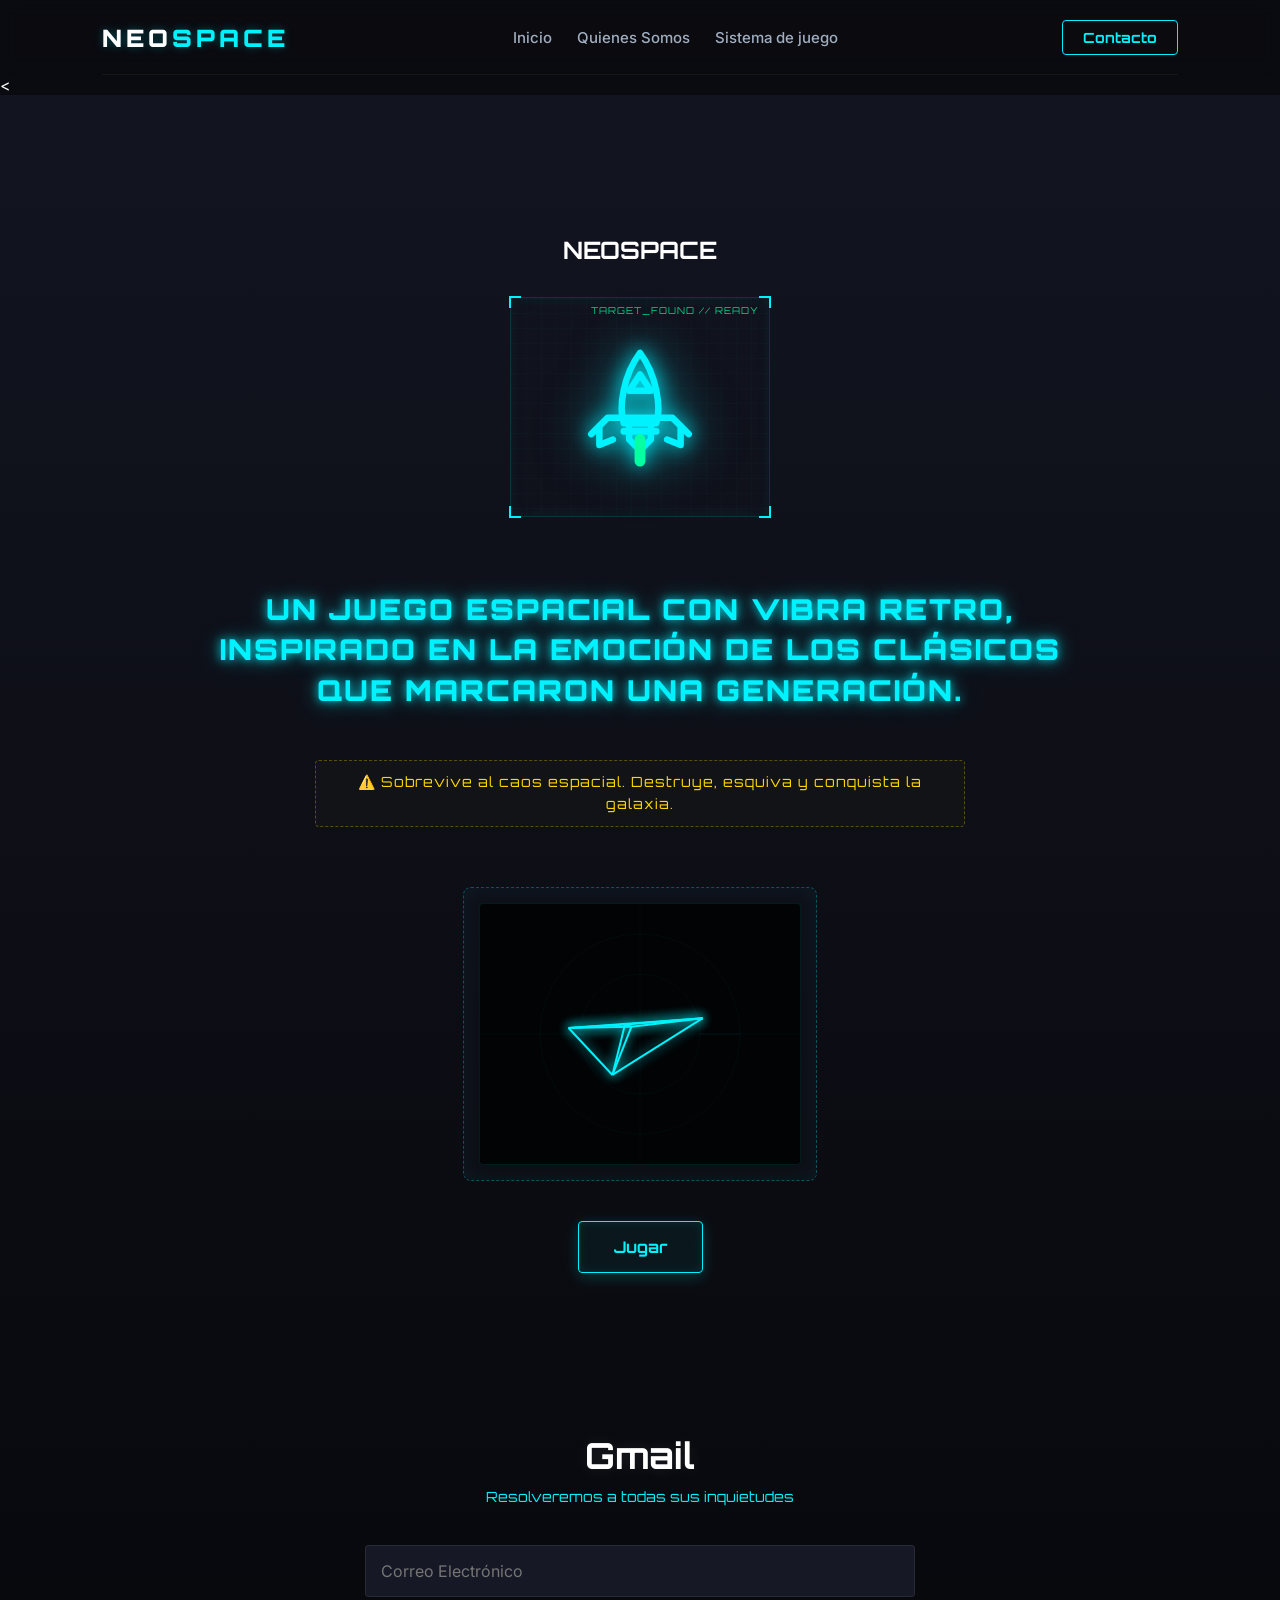
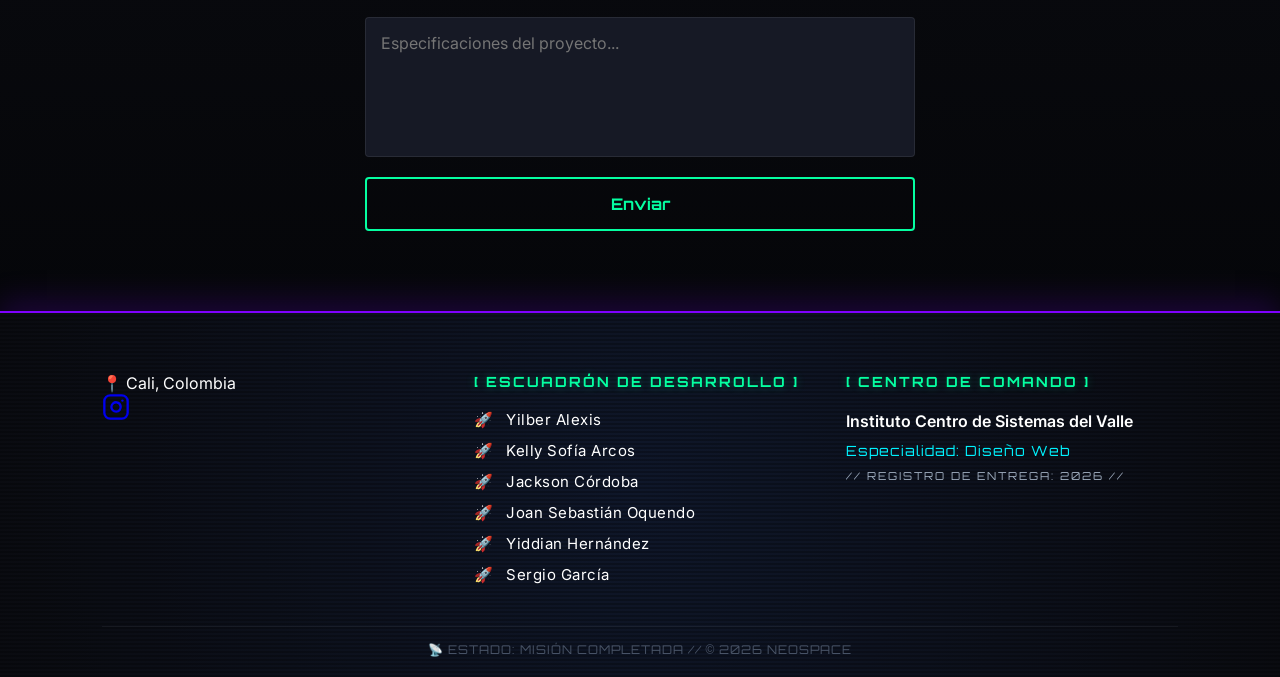
==== index.html @ f739d5a7 "index.html" ====
﻿<!DOCTYPE html>
<html lang="es">
<head>
    <meta charset="UTF-8">
    <meta name="viewport" content="width=device-width, initial-scale=1.0">
    <title>NEOSPACE - Sitio Oficial</title>
    <link rel="preconnect" href="https://fonts.googleapis.com">
    <link rel="preconnect" href="https://fonts.gstatic.com" crossorigin>
    <link href="https://fonts.googleapis.com/css2?family=Inter:wght@300;400;500&family=Orbitron:wght@500;700;900&display=swap" rel="stylesheet">
    <link rel="stylesheet" href="style.css">
</head>
<body>

    <div id="loader" class="loader-wrapper">
        <div class="loader-container-gamer">
            <div class="loader-content">
                <h1 class="loader-terminal" data-text="INITIALIZING NEOSPACE_SYSTEM...">INITIALIZING NEOSPACE_SYSTEM...</h1>
                
                <div class="loader-avatar-container">
                    <img src="nave.png.png" alt="Nave Insignia NEOSPACE" class="loader-avatar">
                </div>
                
                <div class="loader-bar-container">
                    <div class="loader-bar"></div>
                </div>
            </div>
        </div>
    </div>

    <header class="header">
        <div class="logo">NEO<span class="accent">SPACE</span></div>
        <nav class="nav">
            <a href="#" class="active">Inicio</a>
            <a href="nosotros.html">Quienes Somos</a>
            <a href="sistema.html">Sistema de juego</a> 
        </nav>
        <a href="#contacto" class="btn-nav">Contacto</a>
    </header>
<<!-- ==========================================================================
        3. SECCIÓN HERO (PORTADA PRINCIPAL INTERACTIVA)
    =========================================================================== -->
    <section id="inicio" class="hero">
        <div class="hero-contenido">
            
            <!-- Título Principal -->
            <h1 class="glitch-text-pro" data-text="NEOSPACE">NEOSPACE</h1>
            
            <!-- MARCO DE INTERFAZ RETRO PARA LA NAVE DE COMBATE -->
            <div class="interfaz-nave-box">
                <div class="esquina-hud arr-izq"></div>
                <div class="esquina-hud arr-der"></div>
                <div class="esquina-hud aba-izq"></div>
                <div class="esquina-hud aba-der"></div>
                <span class="hud-status-text">TARGET_FOUND // READY</span>
                
                <div class="nave-principal-container">
                    <!-- Nueva Nave Vectorial de Combate más Detallada -->
                    <svg class="cohete-retro" xmlns="http://www.w3.org/2000/svg" viewBox="0 0 24 24" fill="none" stroke="#00f2fe" stroke-width="1.2" stroke-linecap="round" stroke-linejoin="round">
                        <!-- Alas e ingeniería lateral -->
                        <path d="M3 17l3-3h12l3 3M4.5 15.5V19l2.5-1M19.5 15.5V19l-2.5-1" />
                        <!-- Cuerpo principal estilizado de combate -->
                        <path d="M12 2C9 6 8 12 9 15h6c1-3 0-9-3-13z" />
                        <!-- Propulsores y fuego de plasma -->
                        <path d="M10 15v3l2 2 2-2v-3M9 16.5h6" />
                        <path d="M12 18v4" stroke="#05ffa1" stroke-width="2" /> <!-- Flama neón verde -->
                        <!-- Cabina -->
                        <polygon points="12,6 10,9 14,9" fill="rgba(0, 242, 254, 0.3)" />
                    </svg>
                </div>
            </div>

            <!-- Subtextos con Jerarquía Forzada -->
            <div class="subtext-container">
                <p class="tagline-arcade" style="font-family: 'Orbitron', sans-serif !important; font-size: 1.8rem !important; font-weight: 900 !important; text-transform: uppercase !important; color: #00f2fe !important; text-shadow: 0 0 8px rgba(0, 242, 254, 0.8), 0 0 20px rgba(0, 242, 254, 0.6) !important; text-align: center; line-height: 1.4; max-width: 850px; margin: 2.5rem auto; letter-spacing: 2px;">
                    Un juego espacial con vibra retro, inspirado en la emoción de los clásicos que marcaron una generación.
                </p>
                <p class="tagline-alerta">
                    <span class="alerta-icono">⚠️</span> Sobrevive al caos espacial. Destruye, esquiva y conquista la galaxia.
                </p>
            </div>
            
            <!-- Radar Vectorial 3D -->
            <div id="simulador-hero" class="panel-cabina-contenedor">
                <div class="radar-cuadrante">
                    <canvas id="radarCanvas" width="320" height="260"></canvas>
                </div>
            </div>            
            
            <a href="#servicios" class="btn-principal sound-hover">Jugar</a>
        </div>
    </section>


    <div id="lightbox" class="lightbox-modal">
        <span class="cerrar-lightbox">×</span>
        <button class="flecha flecha-izq">❮</button>
        <img class="contenido-lightbox" id="img-lightbox" src="" alt="">
        <button class="flecha flecha-der">❯</button>
        <div id="caption-lightbox"></div>
    </div>

    <section id="contacto" class="contacto">
        <h2>Gmail</h2>
        <p class="sub-contacto">Resolveremos a todas sus inquietudes</p>
        
        <form class="formulario" action="mailto:negociosenequipo6@gmail.com" method="post" enctype="text/plain">
            <input type="email" name="Correo" placeholder="Correo Electrónico" required class="sound-hover">
            <textarea name="Mensaje" placeholder="Especificaciones del proyecto..." required class="sound-hover"></textarea>
            <button type="submit" class="btn-enviar sound-hover">Enviar</button>
        </form>
    </section>

    <footer class="cyber-footer">
        <div class="footer-overlay"></div>
        
        <div class="footer-content">
            
            <div class="footer-brand">
                <p class="ubicacion">📍 Cali, Colombia</p>
                <div class="redes-box">
                    <a href="https://www.instagram.com/neospace2026?igsh=Yjk3eHJqNTdlM2d3" target="_blank" class="instagram-link">
                        <svg xmlns="http://www.w3.org/2000/svg" width="28" height="28" viewBox="0 0 24 24" fill="none" stroke="currentColor" stroke-width="2" stroke-linecap="round" stroke-linejoin="round">
                            <rect x="2" y="2" width="20" height="20" rx="5" ry="5"></rect>
                            <path d="M16 11.37A4 4 0 1 1 12.63 8 4 4 0 0 1 16 11.37z"></path>
                            <line x1="17.5" y1="6.5" x2="17.51" y2="6.5"></line>
                        </svg>
                    </a>
                </div>
            </div>

            <div class="footer-credits">
                <h4>[ ESCUADRÓN DE DESARROLLO ]</h4>
                <ul class="credits-list">
                    <li><span class="credits-icono">🚀</span> Yilber Alexis</li>
                    <li><span class="credits-icono">🚀</span> Kelly Sofía Arcos</li>
                    <li><span class="credits-icono">🚀</span> Jackson Córdoba</li>
                    <li><span class="credits-icono">🚀</span> Joan Sebastián Oquendo</li>
                    <li><span class="credits-icono">🚀</span> Yiddian Hernández</li>
                    <li><span class="credits-icono">🚀</span> Sergio García</li>
                </ul>
            </div>

            <div class="footer-tech">
                <h4>[ CENTRO DE COMANDO ]</h4>
                <p class="instituto">Instituto Centro de Sistemas del Valle</p>
                <p class="curso">Especialidad: Diseño Web</p>
                <p class="fecha">// REGISTRO DE ENTREGA: 2026 //</p>
            </div>

        </div>

        <div class="footer-bottom">
            <p style="margin: 0;">📡 ESTADO: MISIÓN COMPLETADA // ©️ 2026 NEOSPACE</p>
        </div>
    </footer>

    <script src="script.js" defer></script>
</body>
</html>
---- style.css ----
/* ==========================================================================
   1. VARIABLES DE COLOR (SISTEMA DE DISEÑO)
   ========================================================================== */
:root {
    --bg-principal: #0a0b10;
    --bg-tarjetas: #121420;
    --neon-cian: #00f2fe;
    --neon-morado: #7f00ff;
    --neon-verde: #05ffa1;
    --texto-blanco: #ffffff;
    --texto-gris: #a0aec0;
}

/* ==========================================================================
   2. RESET Y BASE
   ========================================================================== */
* {
    margin: 0;
    padding: 0;
    box-sizing: border-box;
}

html {
    scroll-behavior: smooth;
}

body {
    background-color: var(--bg-principal);
    color: var(--texto-blanco);
    font-family: 'Inter', sans-serif;
    overflow-x: hidden;
}

/* Fuentes globales del ecosistema espacial */
h1, h2, h3, .logo, .btn-nav, .btn-principal, .sub-contacto, .btn-enviar, #caption-lightbox, .loader-content, footer, .logo-footer, .slogan, .curso, .fecha, .footer-bottom {
    font-family: 'Orbitron', sans-serif;
}

/* ==========================================================================
   3. SELECCIÓN DE TEXTO
   ========================================================================== */
::selection, ::-moz-selection {
    background-color: var(--neon-cian);
    color: var(--bg-principal);
    text-shadow: none;
}

.glitch-text::selection, .glitch-text::-moz-selection {
    -webkit-text-fill-color: var(--texto-blanco);
    background-color: var(--neon-cian);
    color: var(--bg-principal);
}

/* ==========================================================================
   4. ENCABEZADO (HEADER)
   ========================================================================== */
.header {
    display: flex;
    justify-content: space-between;
    align-items: center;
    padding: 20px 8%; 
    background: rgba(10, 11, 16, 0.9);
    backdrop-filter: blur(10px); 
    border-bottom: none; 
    position: sticky;
    top: 0;
    z-index: 100;
}

.header::after {
    content: "";
    position: absolute;
    bottom: 0;
    left: 8%;   
    right: 8%;  
    height: 1px;
    background: rgba(255, 255, 255, 0.05); 
}

.logo {
    font-size: 24px; 
    font-weight: 900;
    letter-spacing: 4px;
    text-shadow: 0 0 10px rgba(0, 242, 254, 0.3);
    white-space: nowrap; 
}

.logo .accent {
    color: var(--neon-cian);
}

.nav {
    display: flex;
    align-items: center;
    gap: 25px; 
}

.nav a {
    text-decoration: none;
    color: var(--texto-gris);
    font-weight: 500;
    font-size: 15px;      
    white-space: nowrap;  
    transition: color 0.3s, text-shadow 0.3s;
}

.nav a:hover {
    color: var(--neon-verde);
    text-shadow: 0 0 8px var(--neon-verde);
}

.btn-nav {
    border: 1px solid var(--neon-cian);
    color: var(--neon-cian);
    padding: 8px 20px;
    text-decoration: none;
    border-radius: 4px;
    font-weight: bold;
    font-size: 14px;
    transition: all 0.3s ease;
}

.btn-nav:hover {
    background: var(--neon-cian);
    color: var(--bg-principal);
    box-shadow: 0 0 15px var(--neon-cian);
}

/* ==========================================================================
   5. SECCIÓN HERO
   ========================================================================== */
.hero {
    background: linear-gradient(180deg, var(--bg-tarjetas) 0%, var(--bg-principal) 100%);
    min-height: 100vh;
    display: flex;
    flex-direction: column;
    justify-content: center;
    align-items: center;
    text-align: center;
    padding: 140px 20px 80px;
}

.hero-contenido {
    width: 100%;
    max-width: 1000px;
    margin: 0 auto;
    display: flex;
    flex-direction: column;
    align-items: center;
}

.glitch-text {
    font-size: 35px;
    font-weight: 900;
    letter-spacing: 2px;
    margin-bottom: 20px;
    text-transform: uppercase;
    background: linear-gradient(90deg, #fff, var(--neon-cian));
    -webkit-background-clip: text;
    -webkit-text-fill-color: transparent;
    text-shadow: 0 0 20px rgba(0, 242, 254, 0.5);
}

.hero-contenido p {
    font-size: 18px;
    color: var(--texto-gris);
    margin-bottom: 20px;
    max-width: 650px;
    line-height: 1.6;
}

/* Estilos de la Nave Espacial en la cabecera */
.nave-principal-container {
    width: 100%;
    max-width: 380px;
    display: flex;
    justify-content: center;
    align-items: center;
    margin: 20px 0;
    animation: flotarNaveHero 3.5s ease-in-out infinite alternate;
}

.nave-principal {
    width: 100%;
    height: auto;
    object-fit: contain;
    filter: drop-shadow(0 0 25px rgba(0, 242, 254, 0.5));
}

@keyframes flotarNaveHero {
    0% { transform: translateY(0px) scale(1); }
    100% { transform: translateY(-15px) scale(1.01); }
}

/* Contenedores de texto arcade extras */
.subtext-container {
    margin-bottom: 20px;
}

.tagline-arcade {
    font-size: 16px !important;
    color: var(--texto-gris);
}

.tagline-alerta {
    font-size: 14px !important;
    color: #ffd700 !important;
    font-family: 'Orbitron', sans-serif;
    letter-spacing: 1px;
    border: 1px dashed rgba(255, 215, 0, 0.3);
    padding: 10px 20px;
    border-radius: 4px;
    background: rgba(255, 215, 0, 0.02);
    display: inline-block;
    margin-top: 10px;
}

.btn-principal {
    background: rgba(0, 242, 254, 0.05);
    border: 1px solid var(--neon-cian);
    color: var(--neon-cian);
    padding: 15px 35px;
    text-decoration: none;
    font-weight: bold;
    border-radius: 4px;
    box-shadow: inset 0 0 10px rgba(0, 242, 254, 0.1), 0 4px 15px rgba(0, 242, 254, 0.2);
    transition: all 0.3s ease;
    margin-top: 20px;
}

.btn-principal:hover {
    background: var(--neon-cian);
    color: var(--bg-principal);
    transform: translateY(-3px);
    box-shadow: 0 6px 25px rgba(0, 242, 254, 0.6);
}

/* ==========================================================================
   6. WIDGET DEL RADAR
   ========================================================================== */
.panel-cabina-contenedor {
    margin: 20px auto; 
    max-width: 500px;
    width: 100%;
    display: flex;
    justify-content: center;
    align-items: center;
}

.radar-cuadrante {
    display: flex;
    flex-direction: column;
    align-items: center;
    background: rgba(18, 20, 32, 0.4);
    border: 1px dashed rgba(0, 242, 254, 0.3);
    padding: 15px;
    border-radius: 8px;
    box-shadow: inset 0 0 20px rgba(0, 242, 254, 0.05);
}

#radarCanvas {
    background: #020305;
    border: 1px solid rgba(0, 242, 254, 0.1);
    border-radius: 4px;
    cursor: grab;
}

#radarCanvas:active {
    cursor: grabbing;
}

/* ==========================================================================
   7. TARJETAS CYBERPUNK (VENTAJAS)
   ========================================================================== */
.ventajas {
    display: flex;
    justify-content: center;
    gap: 30px;
    padding: 80px 8%;
    flex-wrap: wrap;
}

.tarjeta {
    background: var(--bg-tarjetas);
    border: 1px solid rgba(255, 255, 255, 0.03);
    padding: 40px 30px;
    border-radius: 8px;
    text-align: center;
    flex: 1;
    min-width: 280px;
    max-width: 360px;
    transition: all 0.4s ease;
}

.tarjeta:hover {
    transform: translateY(-10px);
    border-color: var(--neon-verde);
    box-shadow: 0 10px 30px rgba(5, 255, 161, 0.15);
}

.tarjeta-icono {
    font-size: 40px;
    margin-bottom: 20px;
}

.tarjeta h3 {
    font-size: 20px;
    margin-bottom: 15px;
    letter-spacing: 2px;
}

.tarjeta p {
    color: var(--texto-gris);
    font-size: 15px;
    line-height: 1.6;
}

/* ==========================================================================
   8. FORMULARIO DE CONTACTO
   ========================================================================== */
.contacto {
    padding: 80px 8%;
    text-align: center;
    background: linear-gradient(180deg, var(--bg-principal) 0%, #050609 100%);
}

.contacto h2 {
    font-size: 36px;
    margin-bottom: 10px;
    text-shadow: 0 0 15px rgba(255,255,255,0.1);
}

.sub-contacto {
    color: var(--neon-cian);
    margin-bottom: 40px;
    font-size: 14px;
}

.formulario {
    max-width: 550px;
    margin: 0 auto;
    display: flex;
    flex-direction: column;
    gap: 20px;
}

.formulario input, .formulario textarea {
    background: #161925;
    border: 1px solid rgba(255,255,255,0.08);
    padding: 15px;
    color: var(--texto-blanco);
    border-radius: 4px;
    font-size: 16px;
    font-family: 'Inter', sans-serif;
    transition: all 0.3s;
}

.formulario input:focus, .formulario textarea:focus {
    outline: none;
    border-color: var(--neon-cian);
    box-shadow: 0 0 10px rgba(0, 242, 254, 0.3);
    background: #1c2030;
}

.formulario textarea {
    height: 140px;
    resize: none;
}

.btn-enviar {
    background: transparent;
    border: 2px solid var(--neon-verde);
    color: var(--neon-verde);
    padding: 15px;
    font-size: 16px;
    font-weight: bold;
    cursor: pointer;
    border-radius: 4px;
    transition: all 0.3s;
}

.btn-enviar:hover {
    background: var(--neon-verde);
    color: #050609;
    box-shadow: 0 0 20px var(--neon-verde);
}

/* ==========================================================================
   9. GALERÍA Y LIGHTBOX
   ========================================================================== */
.galeria-seccion {
    padding: 80px 8%;
    text-align: center;
}

.galeria-seccion h2 {
    font-size: 32px;
    margin-bottom: 40px;
}

.contenedor-galeria {
    display: flex;
    justify-content: center;
    gap: 20px;
    flex-wrap: wrap;
}

.item-galeria {
    flex: 1;
    min-width: 250px;
    max-width: 340px;
    height: 200px;
    overflow: hidden;
    border-radius: 6px;
    border: 1px solid rgba(255,255,255,0.05);
    cursor: pointer;
    transition: transform 0.3s, border-color 0.3s;
}

.item-galeria:hover {
    transform: scale(1.03);
    border-color: var(--neon-cian);
}

.item-galeria img {
    width: 100%;
    height: 100%;
    object-fit: cover;
}

.lightbox-modal {
    display: none;
    position: fixed;
    z-index: 1000;
    left: 0;
    top: 0;
    width: 100%;
    height: 100%;
    background-color: rgba(5, 6, 9, 0.95);
    backdrop-filter: blur(5px);
    justify-content: center;
    align-items: center;
}

.contenido-lightbox {
    max-width: 80%;
    max-height: 70%;
    border-radius: 4px;
    border: 2px solid var(--neon-cian);
    box-shadow: 0 0 30px rgba(0, 242, 254, 0.2);
}

#caption-lightbox {
    position: absolute;
    bottom: 10%;
    color: var(--texto-gris);
    letter-spacing: 1px;
    font-size: 14px;
}

.cerrar-lightbox {
    position: absolute;
    top: 40px;
    right: 60px;
    color: var(--texto-blanco);
    font-size: 40px;
    font-weight: bold;
    cursor: pointer;
    transition: color 0.3s;
}

.cerrar-lightbox:hover { color: var(--neon-cian); }

.flecha {
    position: absolute;
    background: transparent;
    border: none;
    color: var(--texto-blanco);
    font-size: 35px;
    font-weight: bold;
    cursor: pointer;
    padding: 20px;
    transition: color 0.3s;
    user-select: none;
}

.flecha:hover { color: var(--neon-verde); }
.flecha-izq { left: 5%; }
.flecha-der { right: 5%; }

/* ==========================================================================
   10. SÚPER PRELOADER PREMIUM (FLOR VERSION)
   ========================================================================== */
.loader-wrapper {
    position: fixed;
    top: 0; left: 0;
    width: 100vw; height: 100vh;
    background: radial-gradient(circle at center, #0f172a 0%, #050609 70%);
    z-index: 9999;
    display: flex;
    justify-content: center;
    align-items: center;
    overflow: hidden;
    transition: opacity 0.8s ease, visibility 0.8s ease;
}

.loader-wrapper::before {
    content: "";
    position: absolute;
    width: 400px; height: 400px;
    background: rgba(0, 255, 255, 0.08);
    border-radius: 50%;
    filter: blur(80px);
    animation: pulseGlow 3s infinite ease-in-out;
}

.loader-content {
    position: relative;
    text-align: center;
    z-index: 2;
}

.loader-terminal {
    color: #00ffff;
    font-size: 15px;
    font-weight: bold;
    letter-spacing: 4px;
    margin-bottom: 20px;
    text-shadow: 0 0 5px #00ffff, 0 0 10px #00ffff, 0 0 20px #00ffff;
    animation: parpadeo 1s infinite;
}

/* Contenedor e imagen de la Nave Flotante en el Preloader */
.loader-avatar-container {
    width: 420px; 
    display: flex;
    justify-content: center;
    align-items: center;
    margin: 0 auto 20px;
    animation: flotarNavePreloader 3.5s ease-in-out infinite alternate; 
}

.loader-avatar {
    width: 100%;
    height: auto;
    object-fit: contain;
    filter: drop-shadow(0 0 25px rgba(0, 255, 204, 0.6));
}

@keyframes flotarNavePreloader {
    0% { transform: translateY(0px) scale(1); }
    100% { transform: translateY(-18px) scale(1.02); }
}

.loader-bar-container {
    width: 300px; height: 6px;
    background: rgba(255, 255, 255, 0.08);
    border-radius: 30px;
    overflow: hidden;
    margin: auto;
    box-shadow: 0 0 10px rgba(0,255,255,0.2);
}

.loader-bar {
    height: 100%; width: 0%;
    border-radius: 30px;
    background: linear-gradient(90deg, #00ffff, #00ff88, #00ffff);
    box-shadow: 0 0 10px #00ffff, 0 0 20px #00ffff;
    animation: cargaProgreso 2s forwards ease-in-out;
}

.loader-status {
    margin-top: 15px;
    color: #9ca3af;
    font-size: 11px;
    letter-spacing: 2px;
    animation: fadeText 2s infinite;
}

@keyframes cargaProgreso { 0% { width: 0%; } 100% { width: 100%; } }
@keyframes parpadeo { 50% { opacity: 0.5; } }
@keyframes fadeText { 50% { opacity: 0.4; } }
@keyframes pulseGlow {
    0% { transform: scale(1); opacity: 0.5; }
    50% { transform: scale(1.2); opacity: 1; }
    100% { transform: scale(1); opacity: 0.5; }
}

/* ==========================================================================
   11. SECCIÓN: QUIÉNES SOMOS (DOS COLUMNAS ADAPTATIVAS)
   ========================================================================== */
.contenedor-nosotros {
    padding: 120px 8% 60px 8%;
    max-width: 1200px; 
    margin: 0 auto;
}

.subtitulo-galaxia {
    text-align: center;
    color: #fff;
    margin-bottom: 60px;
    font-size: 1.1rem;
    letter-spacing: 1px;
}

.perfil-grid {
    display: grid;
    grid-template-columns: 45% 55%; 
    gap: 60px; 
    align-items: center;
}

.perfil-imagen img {
    width: 100%; 
    height: auto;
    border-radius: 8px;
    border: 2px solid var(--neon-cian); 
    box-shadow: 0 0 15px rgba(0, 242, 254, 0.2);
    display: block;
    object-fit: cover; 
}

.perfil-info {
    text-align: left;
}

.acerca-de {
    color: var(--neon-cian);
    font-family: 'Orbitron', sans-serif;
    font-weight: bold;
    letter-spacing: 2px;
    font-size: 0.9rem;
    display: block;
    margin-bottom: 10px;
    text-transform: uppercase;
}

.perfil-info h2 {
    font-family: 'Orbitron', sans-serif;
    font-size: 3rem;
    color: var(--texto-blanco);
    margin-bottom: 20px;
    padding-bottom: 15px;
    border-bottom: 3px solid var(--neon-cian);
    display: inline-block;
}

.perfil-info p {
    color: var(--texto-gris);
    line-height: 1.8;
    margin-bottom: 20px;
    font-size: 1.1rem;
}

/* ==========================================================================
   12. SECCIÓN: SISTEMA DE JUEGO (DASHBOARD)
   ========================================================================== */
.contenedor-sistema-juego {
    padding: 60px 5%;
    max-width: 1400px;
    margin: 0 auto;
}

.titulo-sistema {
    text-align: center;
    font-size: 3rem;
    color: var(--texto-blanco);
    text-shadow: 0 0 20px var(--neon-cian);
    margin-bottom: 50px;
    letter-spacing: 3px;
    text-transform: uppercase;
}

.panel-sistema {
    background: rgba(18, 20, 32, 0.4);
    border: 1px solid rgba(0, 242, 254, 0.2);
    border-radius: 12px;
    padding: 30px;
    margin-bottom: 40px;
    box-shadow: inset 0 0 20px rgba(0, 242, 254, 0.05);
}

.cabecera-panel {
    display: flex;
    align-items: center;
    gap: 15px;
    margin-bottom: 20px;
}

.cabecera-panel h2 {
    color: var(--neon-cian);
    font-size: 1.5rem;
    letter-spacing: 2px;
}

.icono-titulo {
    font-size: 2rem;
}

.descripcion-panel {
    color: var(--texto-gris);
    font-size: 0.95rem;
    line-height: 1.6;
    margin-bottom: 30px;
}

.tarjeta-info {
    background: rgba(10, 11, 16, 0.6);
    border: 1px solid rgba(255, 255, 255, 0.05);
    border-radius: 8px;
    padding: 20px;
    transition: border-color 0.3s;
}

.tarjeta-info:hover {
    border-color: rgba(0, 242, 254, 0.4);
}

.tarjeta-info h3 {
    color: var(--neon-cian);
    font-size: 1rem;
    margin-bottom: 15px;
    font-family: 'Inter', sans-serif;
    display: flex;
    align-items: center;
    gap: 10px;
}

.tarjeta-info ul {
    list-style: none;
    padding-left: 0;
}

.tarjeta-info ul li {
    color: var(--texto-gris);
    font-size: 0.85rem;
    margin-bottom: 8px;
    padding-left: 15px;
    position: relative;
    line-height: 1.4;
}

.tarjeta-info ul li::before {
    content: "•";
    color: var(--neon-cian);
    position: absolute;
    left: 0;
    font-size: 1.2rem;
    line-height: 1;
}

.bloque-supervivencia {
    display: grid;
    grid-template-columns: 350px 1fr;
    gap: 40px;
}

.imagen-lateral img {
    width: 100%;
    height: 100%;
    object-fit: cover;
    border-radius: 8px;
    border: 1px solid var(--neon-morado);
    box-shadow: 0 0 15px rgba(127, 0, 255, 0.2);
}

.grid-tarjetas-pequenas {
    display: grid;
    grid-template-columns: repeat(2, 1fr);
    gap: 20px;
}

.bloque-poderes {
    display: grid;
    grid-template-columns: 1fr 1fr 300px;
    gap: 30px;
}

.lista-habilidades {
    display: flex;
    flex-direction: column;
    gap: 15px;
}

.habilidad {
    display: flex;
    align-items: center;
    gap: 15px;
    padding: 15px;
    border-radius: 8px;
    background: rgba(10, 11, 16, 0.6);
    border: 1px solid transparent;
}

.habilidad.verde { border-color: rgba(5, 255, 161, 0.3); }
.habilidad.amarilla { border-color: rgba(255, 215, 0, 0.3); }
.habilidad.azul { border-color: rgba(0, 242, 254, 0.3); }

.icono-habilidad {
    font-size: 2rem;
    width: 50px;
    height: 50px;
    display: flex;
    justify-content: center;
    align-items: center;
    border-radius: 50%;
    background: #000;
}

.habilidad.verde .icono-habilidad { border: 2px solid var(--neon-verde); box-shadow: 0 0 10px var(--neon-verde); }
.habilidad.amarilla .icono-habilidad { border: 2px solid #ffd700; box-shadow: 0 0 10px #ffd700; }
.habilidad.azul .icono-habilidad { border: 2px solid var(--neon-cian); box-shadow: 0 0 10px var(--neon-cian); }

.habilidad h4 {
    color: var(--texto-blanco);
    font-size: 1rem;
    margin-bottom: 5px;
}

.habilidad p {
    color: var(--texto-gris);
    font-size: 0.85rem;
}

.columna-estrategia {
    display: flex;
    flex-direction: column;
    gap: 20px;
    justify-content: center;
}

.cabecera-desafio {
    display: grid;
    grid-template-columns: 1fr 1fr;
    gap: 40px;
    margin-bottom: 30px;
}

.tarjeta-info.destacada {
    border-color: rgba(127, 0, 255, 0.5);
    display: flex;
    align-items: center;
}

.subtitulo-bosses {
    color: var(--neon-verde);
    margin-bottom: 20px;
    font-size: 1.2rem;
    letter-spacing: 1px;
}

.grid-bosses {
    display: grid;
    grid-template-columns: repeat(5, 1fr);
    gap: 15px;
    margin-bottom: 30px;
}

.tarjeta-boss {
    background: rgba(10, 11, 16, 0.6);
    border: 1px solid rgba(255, 255, 255, 0.1);
    border-radius: 8px;
    padding: 20px 10px;
    text-align: center;
    transition: transform 0.3s;
}

.tarjeta-boss:hover {
    transform: translateY(-5px);
    border-color: var(--neon-morado);
    box-shadow: 0 5px 15px rgba(127, 0, 255, 0.2);
}

.img-boss {
    display: flex;
    justify-content: center;
    align-items: center;
    margin-bottom: 15px;
    height: 70px; 
}

.img-boss img {
    width: 60px;  
    height: 60px; 
    object-fit: cover; 
    border-radius: 8px; 
    border: 2px solid rgba(255, 255, 255, 0.2); 
    box-shadow: 0 0 10px rgba(0, 0, 0, 0.5); 
}

.tarjeta-boss h4 {
    color: var(--texto-blanco);
    font-size: 0.9rem;
    margin-bottom: 10px;
}

.tarjeta-boss p {
    color: var(--texto-gris);
    font-size: 0.75rem;
}

.grid-footer-desafio {
    display: grid;
    grid-template-columns: 1fr 1fr;
    gap: 20px;
}

/* ==========================================================================
   13. ANIMACIONES JS (SCROLL REVEAL)
   ========================================================================== */
.oculto-scroll {
    opacity: 0;
    transform: translateY(40px);
    transition: opacity 0.6s ease-out, transform 0.6s ease-out;
}

.visible {
    opacity: 1;
    transform: translateY(0);
}

.tarjeta-boss:nth-child(1) { transition-delay: 0.1s; }
.tarjeta-boss:nth-child(2) { transition-delay: 0.2s; }
.tarjeta-boss:nth-child(3) { transition-delay: 0.3s; }
.tarjeta-boss:nth-child(4) { transition-delay: 0.4s; }
.tarjeta-boss:nth-child(5) { transition-delay: 0.5s; }

#supervivencia, #poderes, #desafio {
    scroll-margin-top: 100px; 
}

/* ==========================================================================
   14. PIE DE PÁGINA AVANZADO (FOOTER CYBERPUNK)
   ========================================================================== */
.cyber-footer {
    position: relative;
    background: radial-gradient(circle at center, #0f172a 0%, var(--bg-principal) 100%);
    padding: 60px 8% 20px;
    border-top: 2px solid var(--neon-morado); 
    box-shadow: 0 -10px 30px rgba(127, 0, 255, 0.2);
    color: #ffffff;
    font-family: 'Inter', sans-serif;
    overflow: hidden;
    width: 100%;
}

.footer-overlay {
    content: ""; position: absolute;
    top: 0; left: 0; width: 100%; height: 100%;
    background: linear-gradient(rgba(18, 16, 16, 0) 50%, rgba(0, 0, 0, 0.25) 50%);
    background-size: 100% 4px;
    z-index: 1; pointer-events: none;
}

.footer-content {
    display: flex;
    justify-content: space-between;
    align-items: flex-start;
    gap: 40px;
    margin-bottom: 30px;
    position: relative;
    z-index: 2;
    flex-wrap: wrap; 
}

.footer-brand { flex: 1; min-width: 220px; }

.logo-footer {
    font-size: 28px;
    font-weight: 900;
    letter-spacing: 4px;
    text-transform: uppercase;
    text-shadow: 0 0 10px rgba(0, 242, 254, 0.6);
    margin-bottom: 10px;
}
.logo-footer .accent { color: var(--neon-cian); }
.slogan { color: var(--texto-gris); font-size: 12px; letter-spacing: 2px; text-transform: uppercase; }

.footer-credits { flex: 1; min-width: 250px; }

.footer-credits h4, .footer-tech h4 {
    font-family: 'Orbitron', sans-serif;
    color: var(--neon-verde); 
    font-size: 14px; letter-spacing: 2px; margin-bottom: 20px;
    text-shadow: 0 0 8px rgba(5, 255, 161, 0.3);
}

.credits-list { list-style: none; padding: 0; }
.credits-list li { color: #fff; font-size: 15px; margin-bottom: 12px; letter-spacing: 0.5px; }
.credits-icono { display: inline-block; margin-right: 8px; animation: flotarIcono 1s infinite alternate; }

.footer-tech { flex: 1; min-width: 250px; }

.instituto {
    font-size: 16px;
    color: #ffffff;
    font-weight: 600;
    line-height: 1.4;
    margin-bottom: 10px;
}
.curso { color: var(--neon-cian); font-size: 14px; letter-spacing: 1px; margin-bottom: 10px; }
.fecha { color: var(--texto-gris); font-size: 11px; letter-spacing: 2px; }

.footer-bottom {
    border-top: 1px solid rgba(255, 255, 255, 0.05);
    padding-top: 15px;
    text-align: center;
    color: #4a5568;
    font-size: 12px;
    letter-spacing: 1px;
    position: relative;
    z-index: 2;
}

@keyframes flotarIcono {
    0% { transform: translateY(0px); }
    100% { transform: translateY(-4px); }
}

/* ==========================================================================
   15. DISEÑO RESPONSIVO MÓVIL OPTIMIZADO
   ========================================================================== */
@media (max-width: 1024px) {
    .bloque-supervivencia, .bloque-poderes, .cabecera-desafio {
        grid-template-columns: 1fr;
    }
    .imagen-lateral {
        height: 300px;
    }
    .grid-bosses {
        grid-template-columns: repeat(2, 1fr);
    }
}

@media (max-width: 900px) {
    .perfil-grid {
        grid-template-columns: 1fr; 
        gap: 40px;
    }
    
    .perfil-info h2 {
        font-size: 2.2rem; 
    }
}

@media (max-width: 768px) {
    .header {
        flex-direction: column; 
        gap: 15px;
        padding: 1rem;
        text-align: center;
    }
    
    .nav {
        flex-wrap: wrap; 
        justify-content: center;
        gap: 10px;
    }

    h1, .titulo-principal, .titulo-sistema {
        font-size: 2.5rem; 
        margin-top: 10px;
    }

    .panel-sistema {
        flex-direction: column; 
        padding: 1.5rem;
    }

    .imagen-lateral {
        width: 100%; 
        margin-bottom: 15px;
    }

    .grid-tarjetas-pequenas, .grid-footer-desafio, .grid-bosses {
        grid-template-columns: 1fr;
    }
}
/* ==========================================================================
   INTERFAZ HUD Y CONTENEDOR AVANZADO PARA LA NAVE (FLOR)
   ========================================================================== */
.interfaz-nave-box {
    position: relative;
    width: 260px;
    height: 220px;
    margin: 2rem auto;
    background: radial-gradient(circle, rgba(0, 242, 254, 0.05) 0%, rgba(0, 0, 0, 0.4) 100%);
    border: 1px solid rgba(0, 242, 254, 0.15);
    display: flex;
    justify-content: center;
    align-items: center;
    box-shadow: inset 0 0 15px rgba(0, 242, 254, 0.05);
    background-image: linear-gradient(rgba(0, 242, 254, 0.02) 1px, transparent 1px),
                      linear-gradient(90deg, rgba(0, 242, 254, 0.02) 1px, transparent 1px);
    background-size: 15px 15px; /* Rejilla estilo radar de fondo */
}

/* Esquinas iluminadas estilo HUD militar/espacial */
.esquina-hud {
    position: absolute;
    width: 12px;
    height: 12px;
    border: 2px solid #00f2fe;
}
.arr-izq { top: -2px; left: -2px; border-right: none; border-bottom: none; }
.arr-der { top: -2px; right: -2px; border-left: none; border-bottom: none; }
.aba-izq { bottom: -2px; left: -2px; border-right: none; border-top: none; }
.aba-der { bottom: -2px; right: -2px; border-left: none; border-top: none; }

.hud-status-text {
    position: absolute;
    top: 6px;
    right: 10px;
    font-family: 'Orbitron', sans-serif;
    font-size: 0.6rem;
    color: #05ffa1;
    letter-spacing: 1px;
    opacity: 0.8;
}

/* Escalado y resplandor de la nueva nave nodriza */
.nave-principal-container {
    display: flex;
    justify-content: center;
    align-items: center;
    width: 100%;
    height: 100%;
}

.cohete-retro {
    width: 130px; /* ¡Mucho más grande e imponente! */
    height: 130px;
    filter: drop-shadow(0 0 10px #00f2fe) drop-shadow(0 0 25px rgba(0, 242, 254, 0.5));
    animation: levitacionCombate 3.5s ease-in-out infinite;
}

@keyframes levitacionCombate {
    0%, 100% { transform: translateY(4px) scale(1); }
    50% { transform: translateY(-8px) scale(1.03); filter: drop-shadow(0 0 15px #00f2fe) drop-shadow(0 0 30px rgba(0, 242, 254, 0.7)); }
}
/* ==========================================================================
   16. ESTILOS DE LA GALERÍA (NOSOTROS)
   ========================================================================== */
.seccion-galeria {
    padding: 4rem 2rem;
    text-align: center;
    background-color: var(--bg-principal); 
}

/* Título con líneas laterales */
.titulo-galeria {
    display: flex;
    align-items: center;
    justify-content: center;
    gap: 20px;
    margin-bottom: 3rem;
}

.titulo-galeria h2 {
    font-family: 'Orbitron', sans-serif;
    color: var(--texto-blanco);
    font-size: 2rem;
    letter-spacing: 3px;
    margin: 0;
    text-transform: uppercase;
}

.linea-decorativa {
    height: 2px;
    width: 60px;
    background-color: var(--neon-cian);
    box-shadow: 0 0 10px var(--neon-cian);
}

/* Contenedor principal del carrusel */
.carrusel-contenedor {
    display: flex;
    align-items: center;
    justify-content: center;
    gap: 15px;
    max-width: 1000px;
    margin: 0 auto;
    position: relative;
}

/* Oculta lo que se sale del borde */
.carrusel-pista-oculta {
    overflow: hidden;
    width: 100%;
}

.carrusel-pista {
    display: flex;
    gap: 20px;
    padding: 0;
    margin: 0;
    list-style: none;
    transition: transform 0.5s ease-in-out;
}

/* Tarjetas de imágenes */
.carrusel-slide {
    /* Calcula el ancho para que quepan 3 imágenes exactamente con el gap de 20px */
    min-width: calc(33.333% - 13.33px); 
    border: 2px solid var(--neon-cian);
    border-radius: 8px;
    overflow: hidden;
    background: #000;
    box-shadow: 0 0 15px rgba(0, 242, 254, 0.15);
}

.carrusel-slide img,
.carrusel-slide video {
    width: 100%;
    height: 100%;
    display: block;
    object-fit: cover; 
    aspect-ratio: 4/3;  
}

/* Botones de Flechas */
.carrusel-flecha {
    background: transparent;
    border: none;
    color: var(--neon-cian);
    font-size: 3rem;
    cursor: pointer;
    transition: color 0.3s, transform 0.2s;
    padding: 0 10px;
}

.carrusel-flecha:hover {
    color: var(--neon-verde);
    transform: scale(1.1);
}

/* Puntitos inferiores */
.carrusel-navegacion {
    display: flex;
    justify-content: center;
    gap: 12px;
    margin-top: 2.5rem;
}

.carrusel-punto {
    width: 12px;
    height: 12px;
    border-radius: 50%;
    background-color: rgba(255, 255, 255, 0.2);
    border: none;
    cursor: pointer;
    transition: background-color 0.3s, box-shadow 0.3s;
}

.carrusel-punto.activo {
    background-color: var(--neon-cian);
    box-shadow: 0 0 10px var(--neon-cian);
}

/* Ajuste para pantallas de celular */
@media (max-width: 768px) {
    .carrusel-slide {
        min-width: 100%; /* En celular se ve 1 sola imagen a la vez */
    }
}
.carrusel-slide img,
.carrusel-slide video {
    width: 100%;
    height: 100%;
    display: block;
    object-fit: cover; /* Hace que el video llene la tarjeta sin deformarse */
    border-radius: 8px; /* Mantiene las esquinas redondeadas de tu diseño */
}
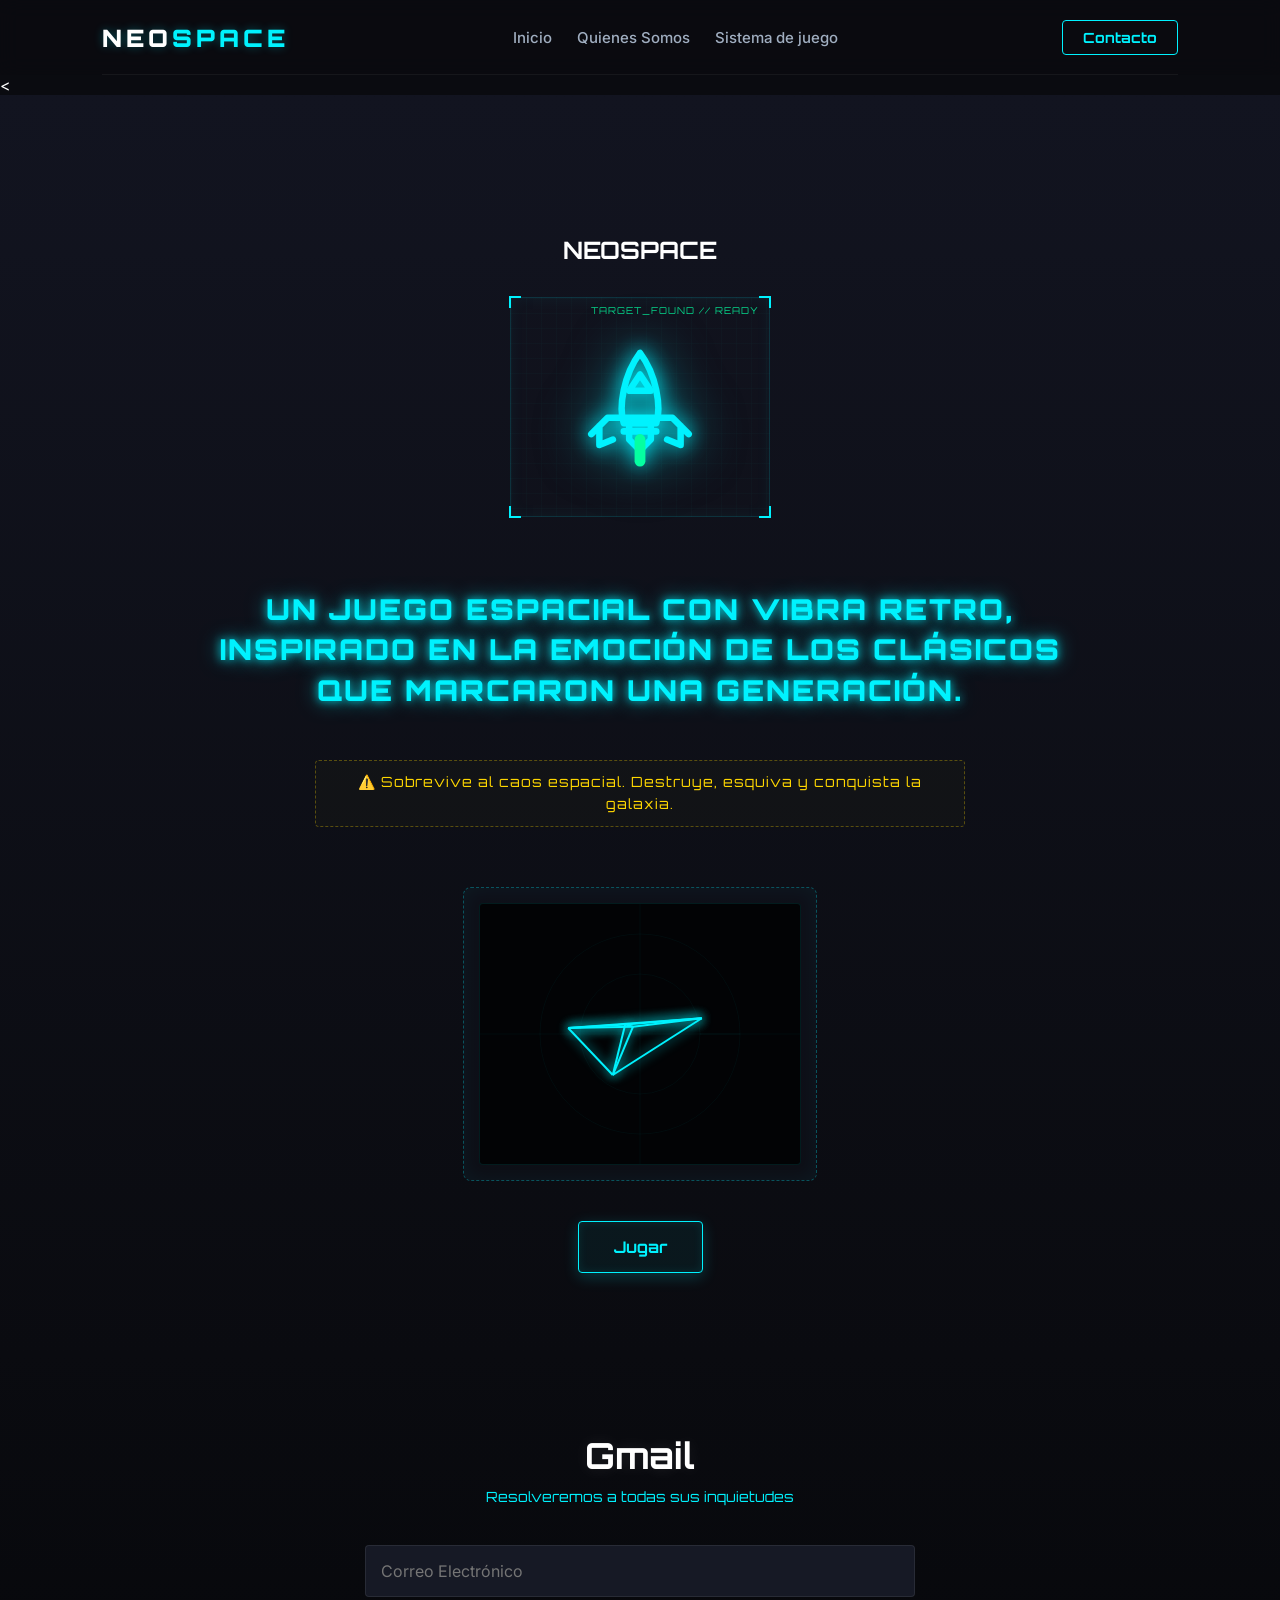
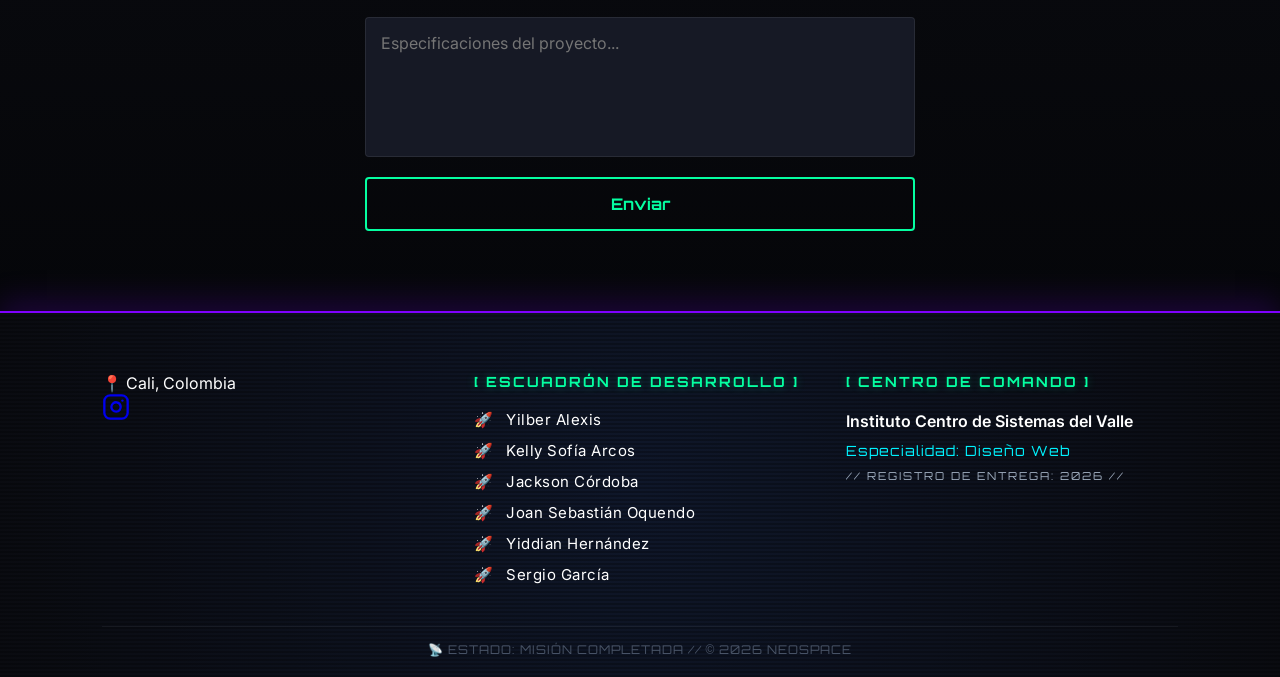
==== commit 9a7f767a: "index.html" ====
--- a/index.html
+++ b/index.html
@@ -17,7 +17,7 @@
                 <h1 class="loader-terminal" data-text="INITIALIZING NEOSPACE_SYSTEM...">INITIALIZING NEOSPACE_SYSTEM...</h1>
                 
                 <div class="loader-avatar-container">
-                    <img src="nave.png.png" alt="Nave Insignia NEOSPACE" class="loader-avatar">
+                    <img src="https://lh3.googleusercontent.com/d/1z1ztevtiSYV0b1EEEcn6NS3ZrliC0zzJ" alt="Nave Insignia NEOSPACE" class="loader-avatar">
                 </div>
                 
                 <div class="loader-bar-container">
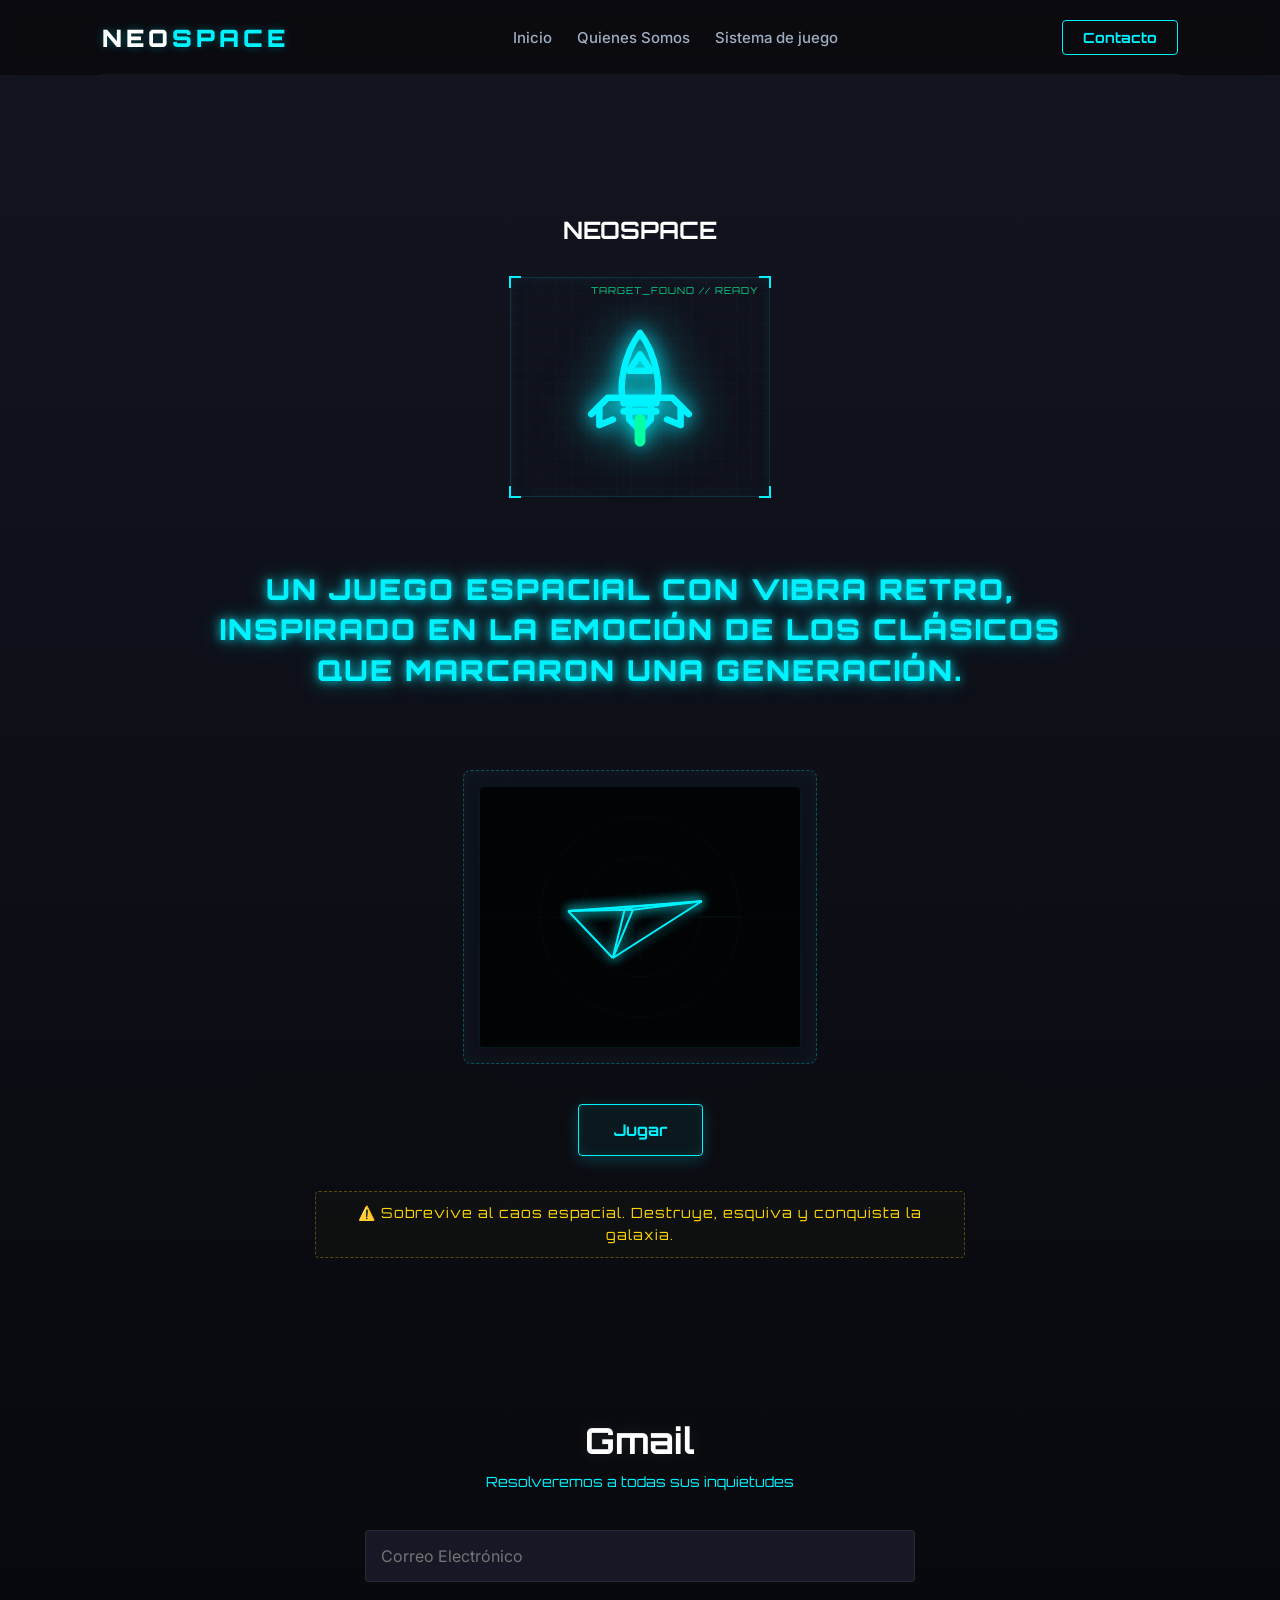
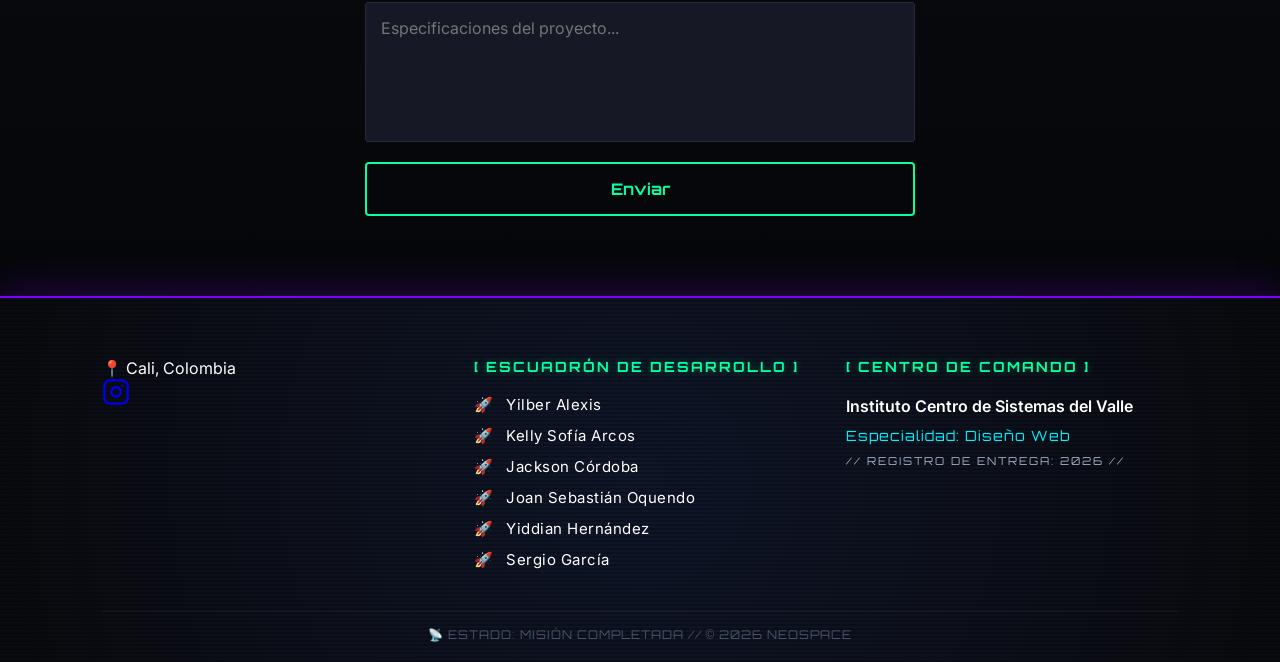
==== commit 89fa4560: "index.html" ====
--- a/index.html
+++ b/index.html
@@ -1,4 +1,4 @@
-﻿<!DOCTYPE html>
+<! DOCTYPE html>
 <html lang="es">
 <head>
     <meta charset="UTF-8">
@@ -17,7 +17,7 @@
                 <h1 class="loader-terminal" data-text="INITIALIZING NEOSPACE_SYSTEM...">INITIALIZING NEOSPACE_SYSTEM...</h1>
                 
                 <div class="loader-avatar-container">
-                    <img src="https://lh3.googleusercontent.com/d/1z1ztevtiSYV0b1EEEcn6NS3ZrliC0zzJ" alt="Nave Insignia NEOSPACE" class="loader-avatar">
+                    <img src="nave.png.png" alt="Nave Insignia NEOSPACE" class="loader-avatar">
                 </div>
                 
                 <div class="loader-bar-container">
@@ -36,16 +36,11 @@
         </nav>
         <a href="#contacto" class="btn-nav">Contacto</a>
     </header>
-<<!-- ==========================================================================
-        3. SECCIÓN HERO (PORTADA PRINCIPAL INTERACTIVA)
-    =========================================================================== -->
-    <section id="inicio" class="hero">
+<section id="inicio" class="hero">
         <div class="hero-contenido">
             
-            <!-- Título Principal -->
             <h1 class="glitch-text-pro" data-text="NEOSPACE">NEOSPACE</h1>
             
-            <!-- MARCO DE INTERFAZ RETRO PARA LA NAVE DE COMBATE -->
             <div class="interfaz-nave-box">
                 <div class="esquina-hud arr-izq"></div>
                 <div class="esquina-hud arr-der"></div>
@@ -54,32 +49,22 @@
                 <span class="hud-status-text">TARGET_FOUND // READY</span>
                 
                 <div class="nave-principal-container">
-                    <!-- Nueva Nave Vectorial de Combate más Detallada -->
                     <svg class="cohete-retro" xmlns="http://www.w3.org/2000/svg" viewBox="0 0 24 24" fill="none" stroke="#00f2fe" stroke-width="1.2" stroke-linecap="round" stroke-linejoin="round">
-                        <!-- Alas e ingeniería lateral -->
                         <path d="M3 17l3-3h12l3 3M4.5 15.5V19l2.5-1M19.5 15.5V19l-2.5-1" />
-                        <!-- Cuerpo principal estilizado de combate -->
                         <path d="M12 2C9 6 8 12 9 15h6c1-3 0-9-3-13z" />
-                        <!-- Propulsores y fuego de plasma -->
                         <path d="M10 15v3l2 2 2-2v-3M9 16.5h6" />
-                        <path d="M12 18v4" stroke="#05ffa1" stroke-width="2" /> <!-- Flama neón verde -->
-                        <!-- Cabina -->
+                        <path d="M12 18v4" stroke="#05ffa1" stroke-width="2" />
                         <polygon points="12,6 10,9 14,9" fill="rgba(0, 242, 254, 0.3)" />
                     </svg>
                 </div>
             </div>
 
-            <!-- Subtextos con Jerarquía Forzada -->
             <div class="subtext-container">
                 <p class="tagline-arcade" style="font-family: 'Orbitron', sans-serif !important; font-size: 1.8rem !important; font-weight: 900 !important; text-transform: uppercase !important; color: #00f2fe !important; text-shadow: 0 0 8px rgba(0, 242, 254, 0.8), 0 0 20px rgba(0, 242, 254, 0.6) !important; text-align: center; line-height: 1.4; max-width: 850px; margin: 2.5rem auto; letter-spacing: 2px;">
                     Un juego espacial con vibra retro, inspirado en la emoción de los clásicos que marcaron una generación.
                 </p>
-                <p class="tagline-alerta">
-                    <span class="alerta-icono">⚠️</span> Sobrevive al caos espacial. Destruye, esquiva y conquista la galaxia.
-                </p>
             </div>
             
-            <!-- Radar Vectorial 3D -->
             <div id="simulador-hero" class="panel-cabina-contenedor">
                 <div class="radar-cuadrante">
                     <canvas id="radarCanvas" width="320" height="260"></canvas>
@@ -87,6 +72,13 @@
             </div>            
             
             <a href="#servicios" class="btn-principal sound-hover">Jugar</a>
+
+            <p class="tagline-alerta" style="margin-top: 35px; margin-bottom: 0;">
+                <span class="alerta-icono">⚠️</span> Sobrevive al caos espacial. Destruye, esquiva y conquista la galaxia.
+            </p>
+
+            <div class="linea-separadora-cyber"></div>
+
         </div>
     </section>
 
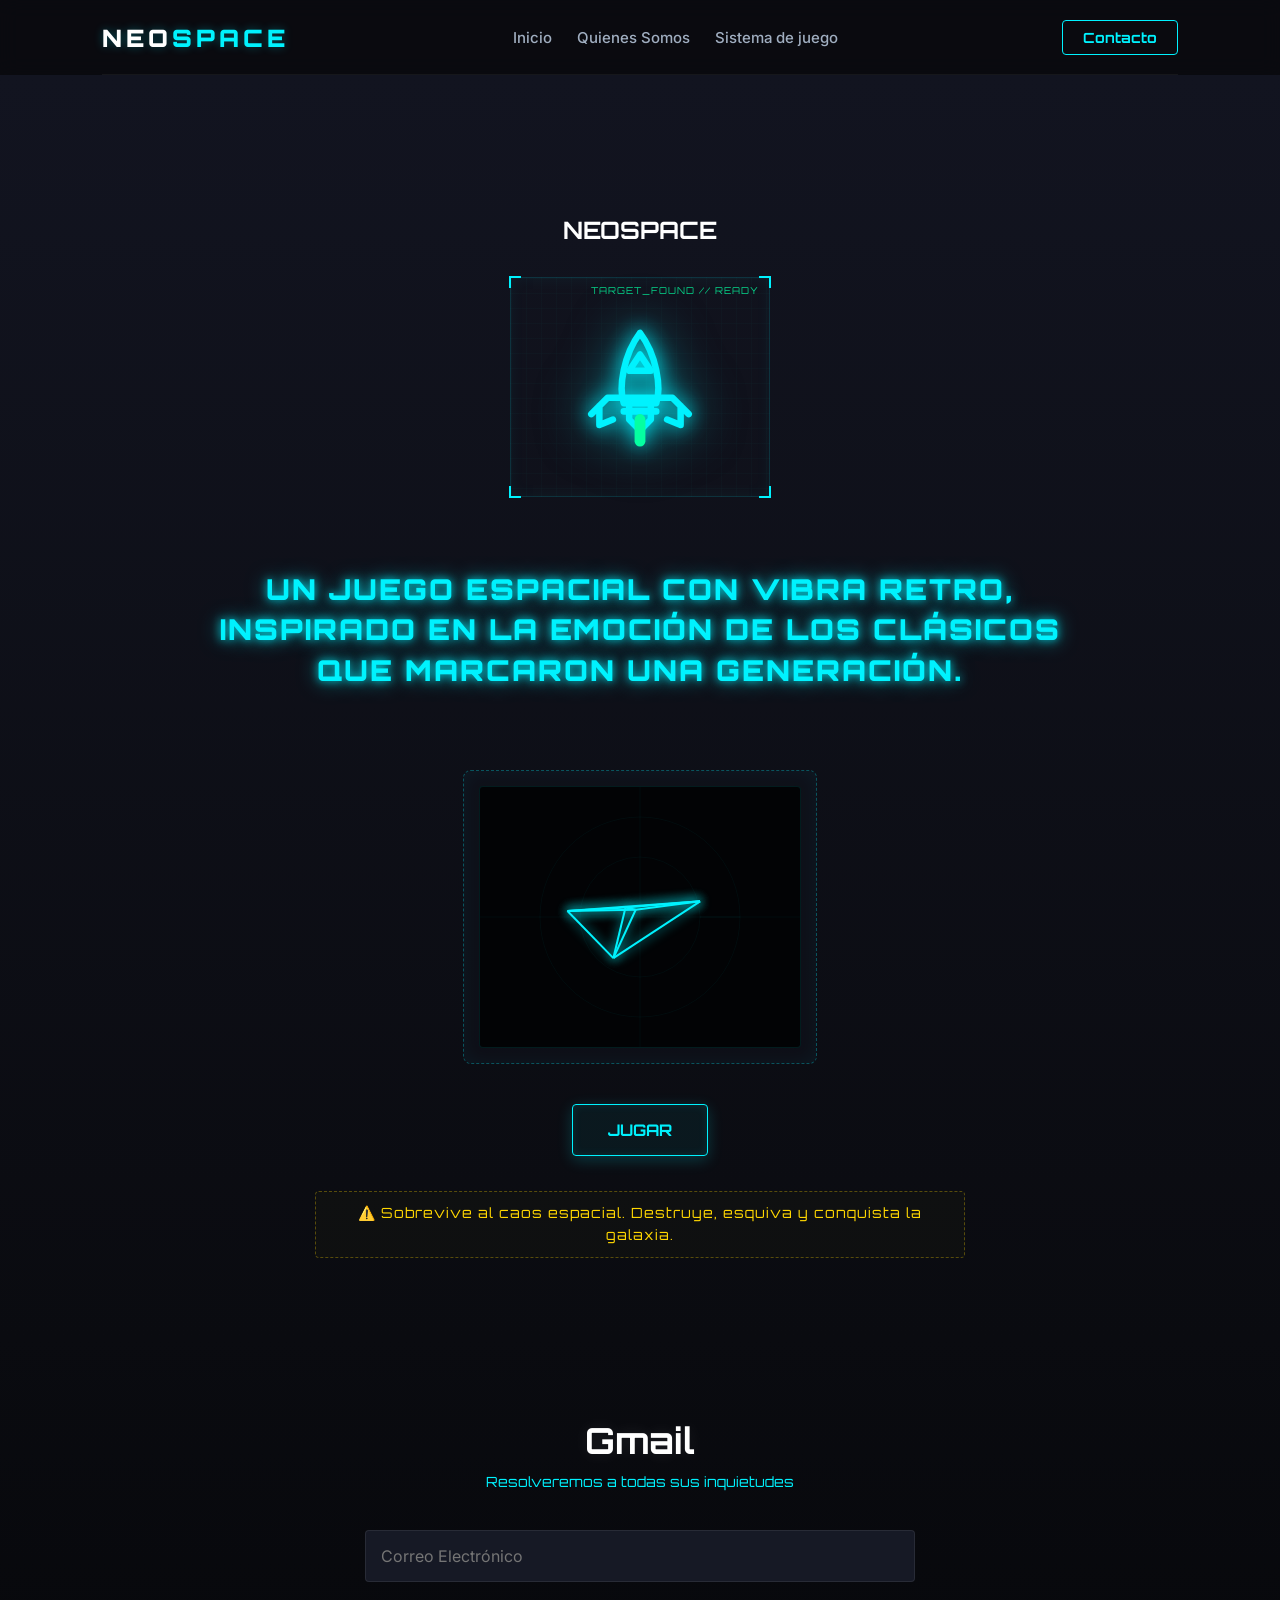
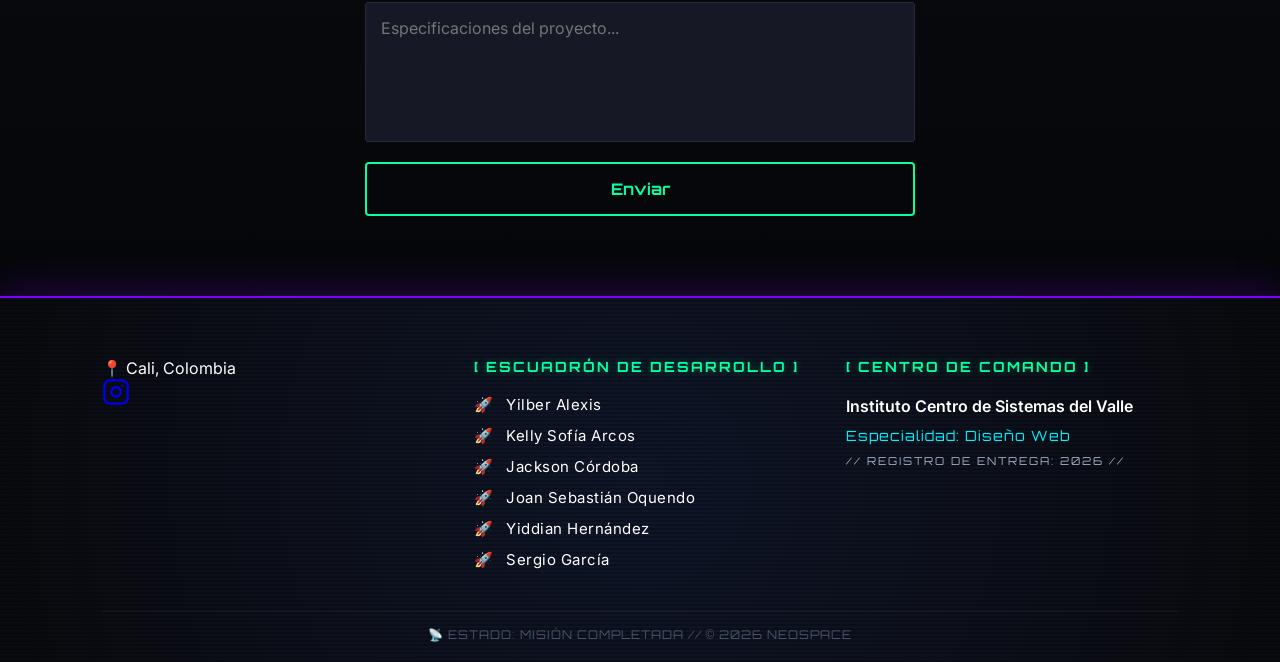
==== commit c1bcbd77: "index.html" ====
--- a/index.html
+++ b/index.html
@@ -17,7 +17,7 @@
                 <h1 class="loader-terminal" data-text="INITIALIZING NEOSPACE_SYSTEM...">INITIALIZING NEOSPACE_SYSTEM...</h1>
                 
                 <div class="loader-avatar-container">
-                    <img src="nave.png.png" alt="Nave Insignia NEOSPACE" class="loader-avatar">
+                    <img src="https://lh3.googleusercontent.com/d/1z1ztevtiSYV0b1EEEcn6NS3ZrliC0zzJ" alt="Nave Insignia NEOSPACE" class="loader-avatar">
                 </div>
                 
                 <div class="loader-bar-container">
@@ -71,7 +71,9 @@
                 </div>
             </div>            
             
-            <a href="#servicios" class="btn-principal sound-hover">Jugar</a>
+           <a href="https://enlace-de-tu-juego.com" class="btn-principal" target="_blank" rel="noopener noreferrer">
+   JUGAR
+</a>
 
             <p class="tagline-alerta" style="margin-top: 35px; margin-bottom: 0;">
                 <span class="alerta-icono">⚠️</span> Sobrevive al caos espacial. Destruye, esquiva y conquista la galaxia.
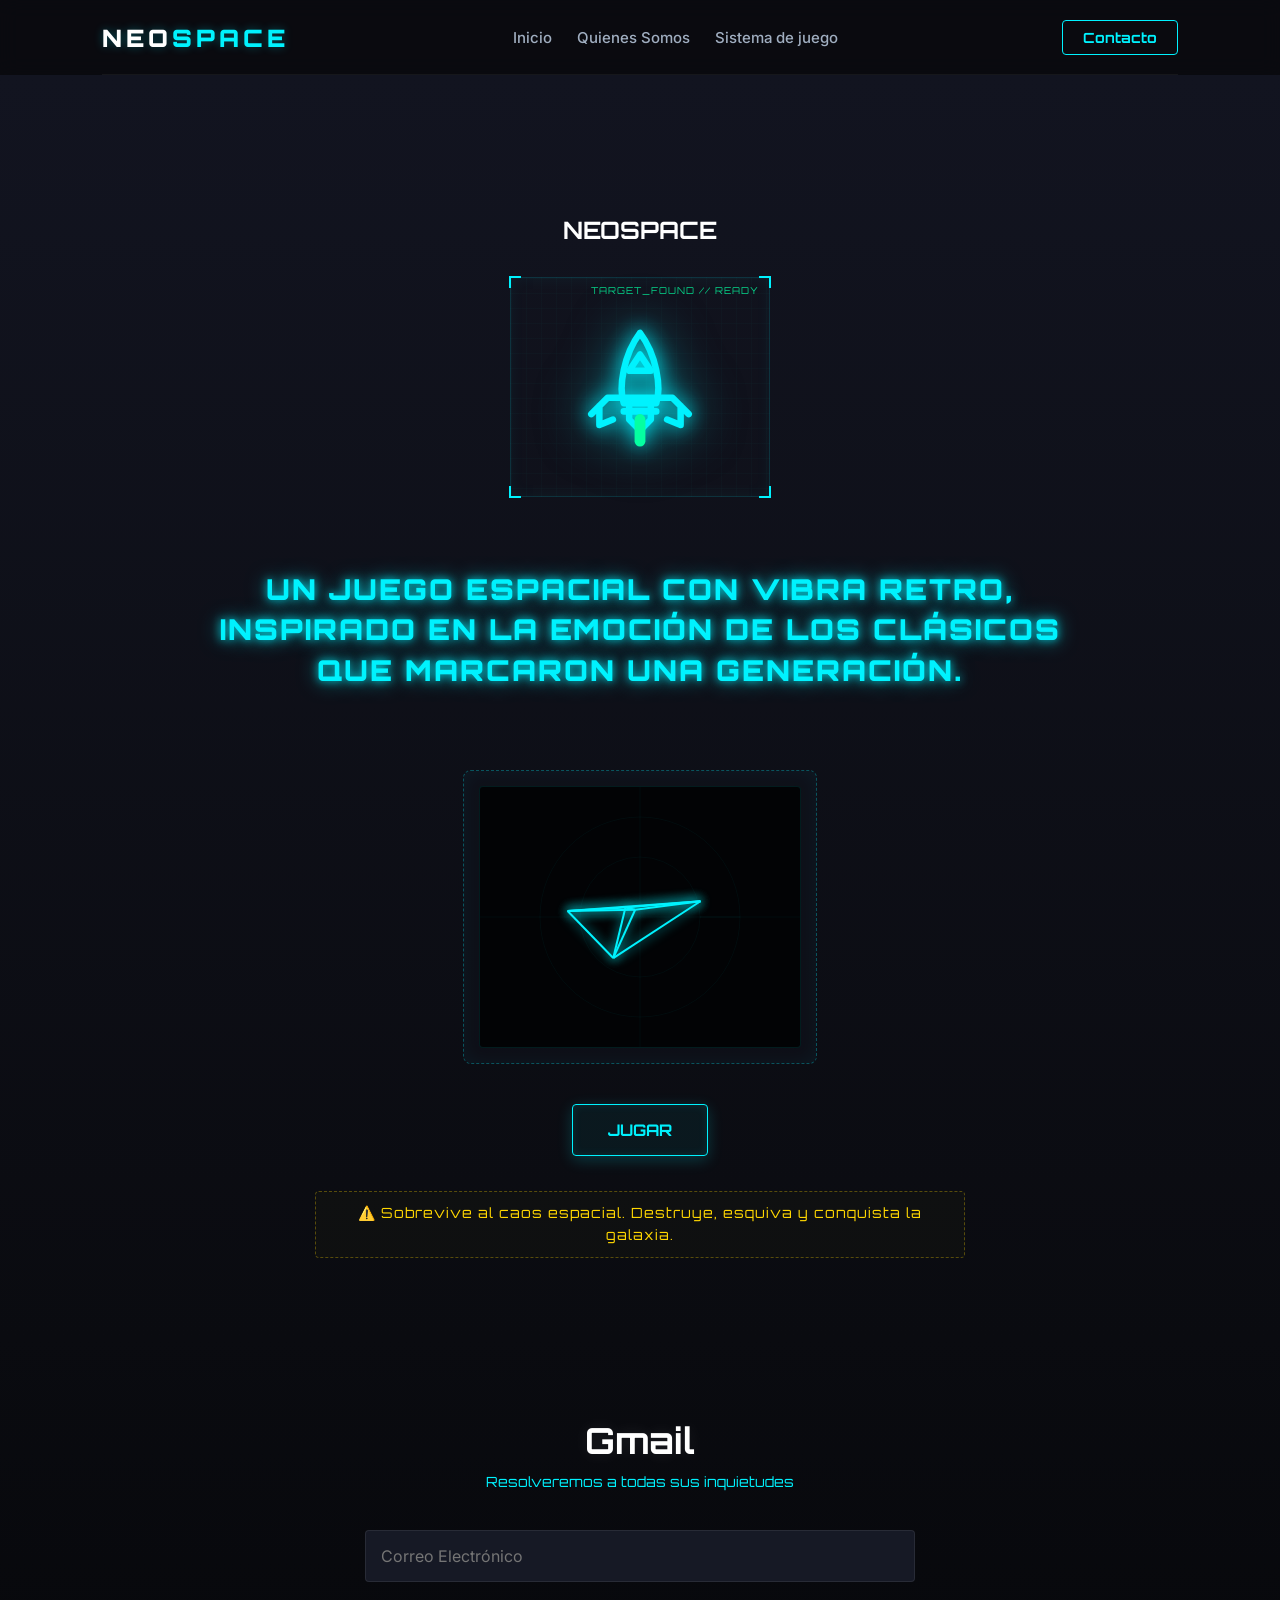
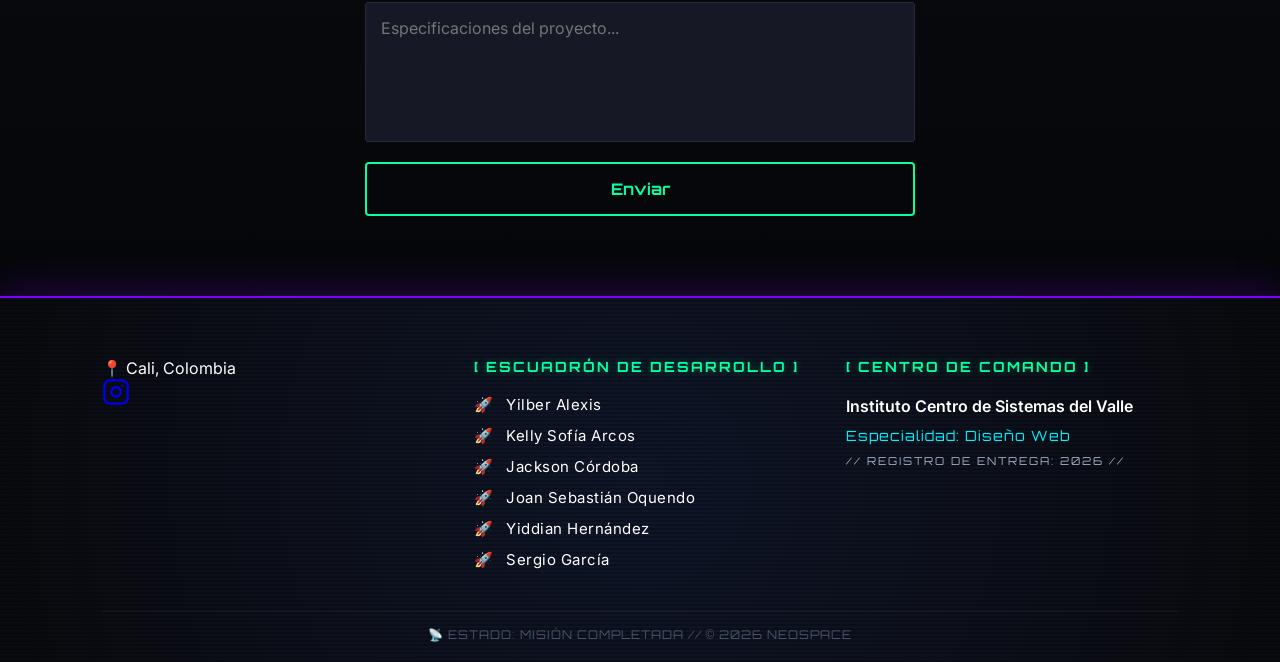
==== commit fc426ab0: "Update index.html" ====
--- a/index.html
+++ b/index.html
@@ -151,3 +151,6 @@
     <script src="script.js" defer></script>
 </body>
 </html>
+<script src="js/seguridad.js"></script>
+</body>
+</html>
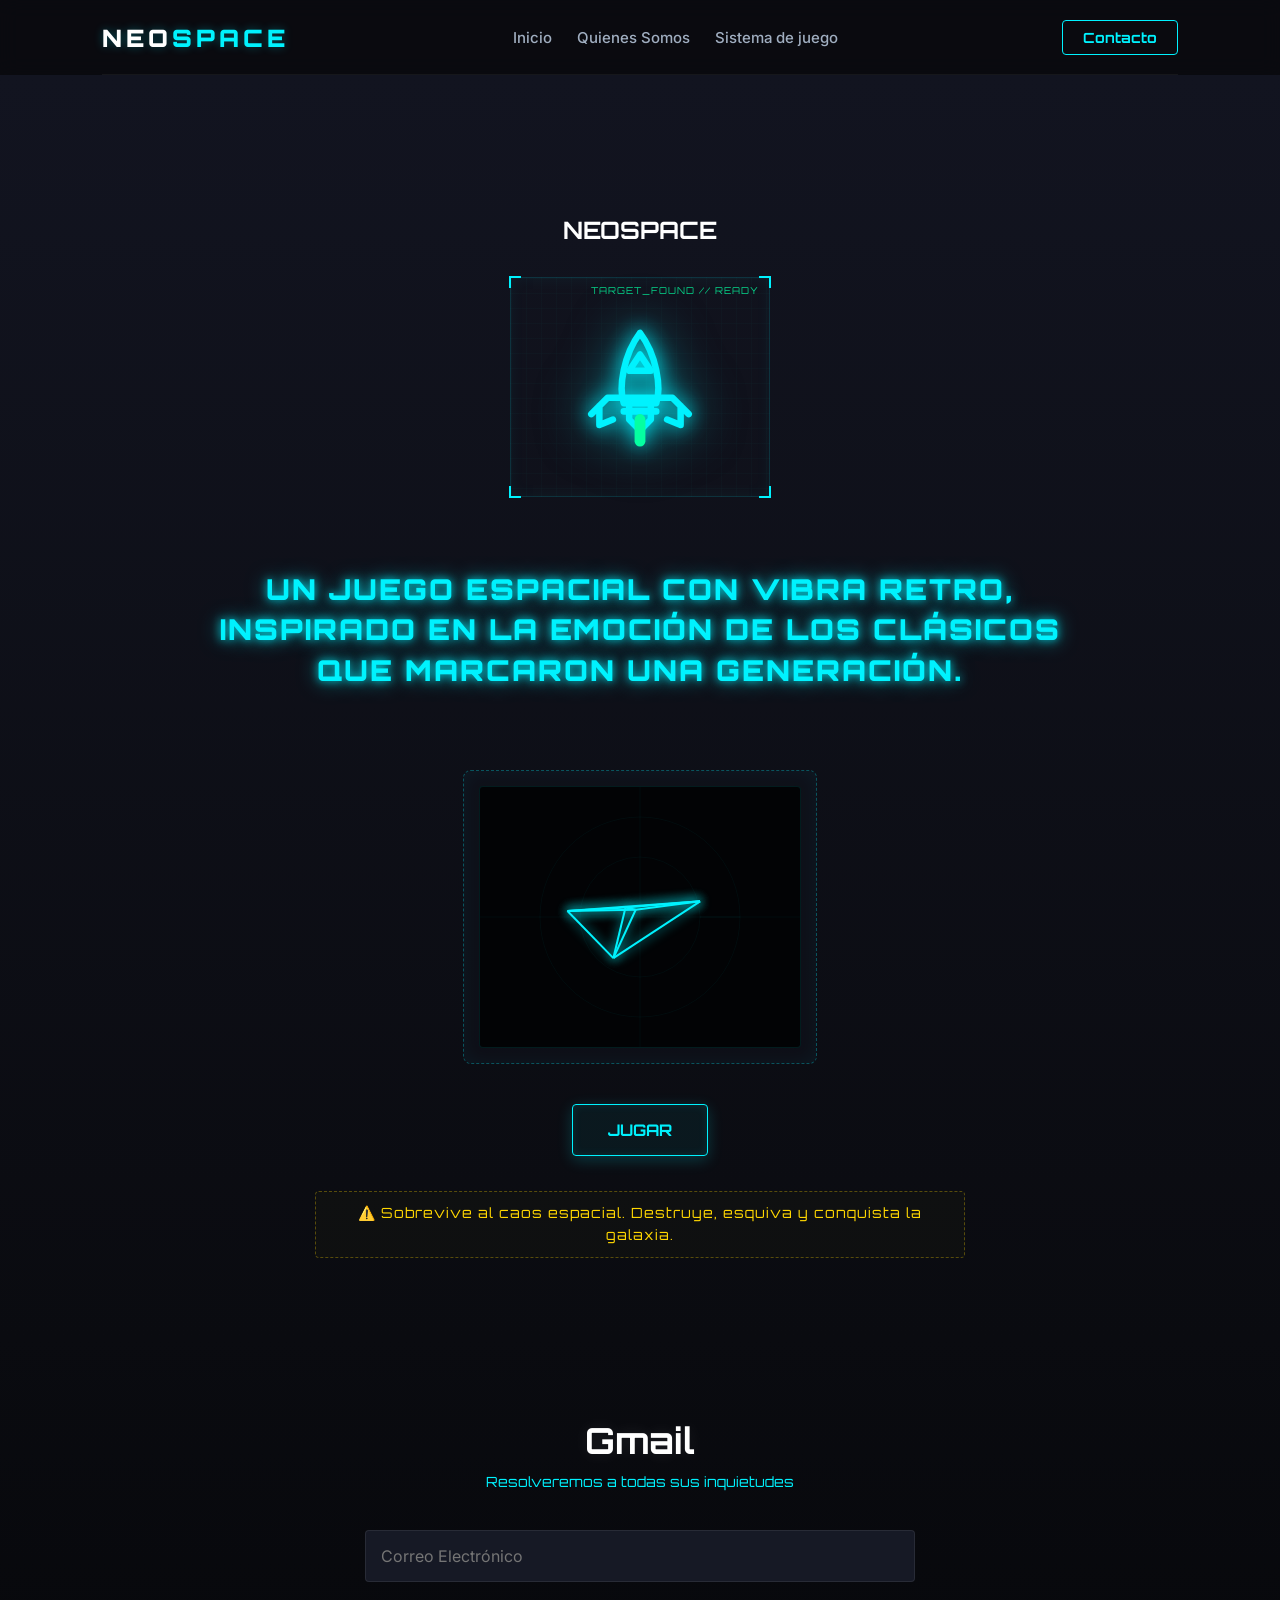
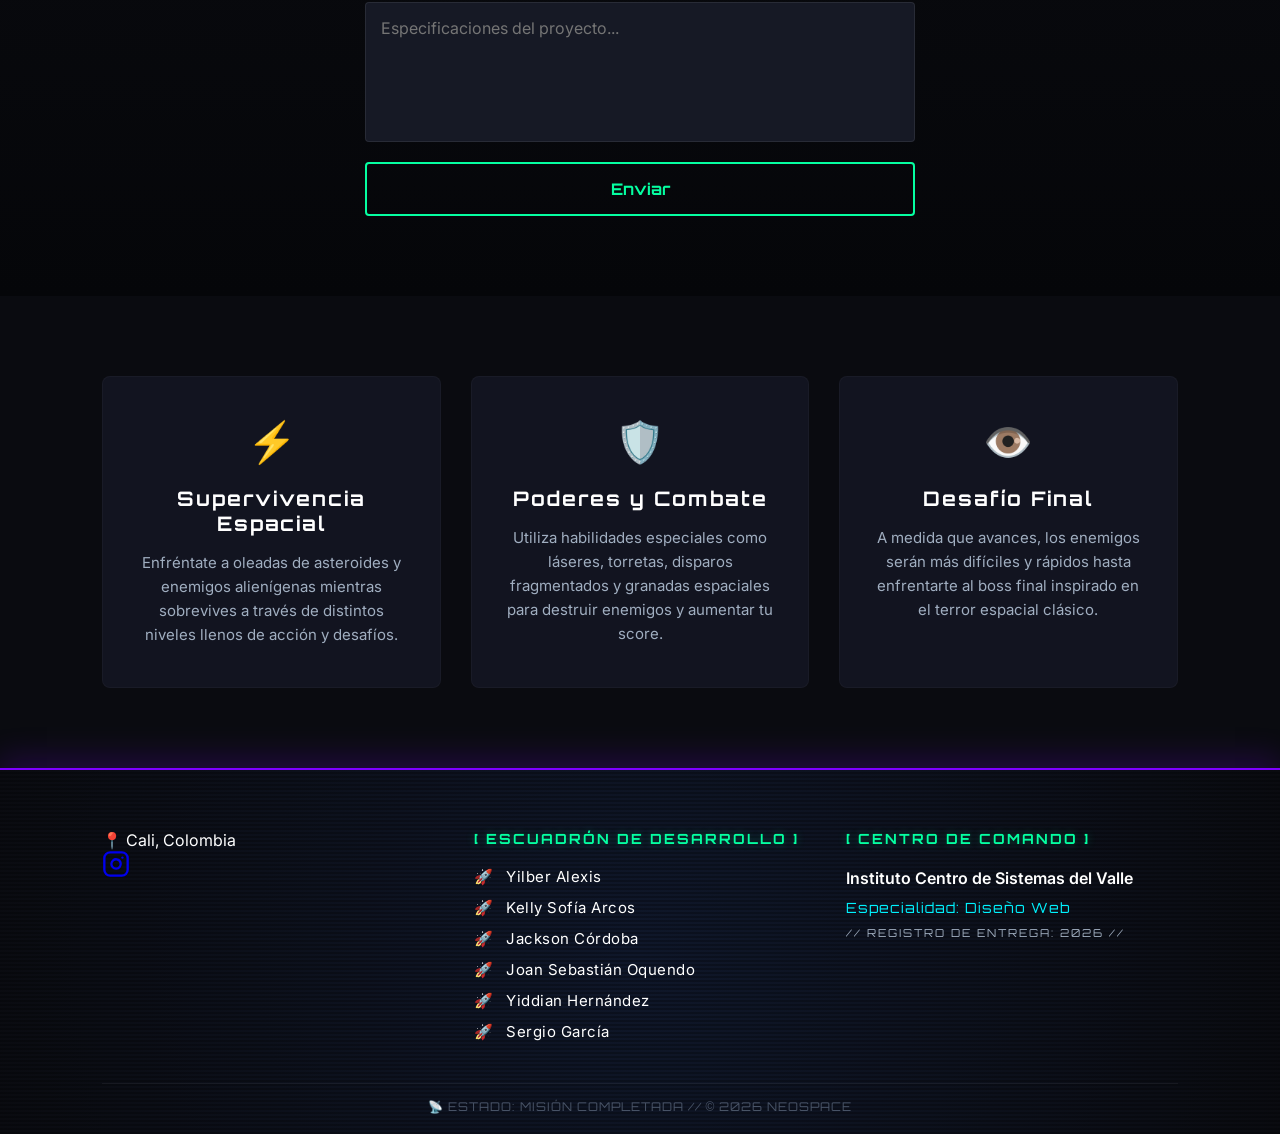
==== commit 791176f5: "Update index.html" ====
--- a/index.html
+++ b/index.html
@@ -103,7 +103,27 @@
             <button type="submit" class="btn-enviar sound-hover">Enviar</button>
         </form>
     </section>
+<section id="servicios" class="ventajas">
+        
+        <a href="sistema.html#supervivencia" class="tarjeta" style="text-decoration: none; color: inherit;">
+            <div class="tarjeta-icono">⚡</div>
+            <h3>Supervivencia Espacial</h3>
+            <p>Enfréntate a oleadas de asteroides y enemigos alienígenas mientras sobrevives a través de distintos niveles llenos de acción y desafíos.</p>
+        </a>
 
+        <a href="sistema.html#poderes" class="tarjeta" style="text-decoration: none; color: inherit;">
+            <div class="tarjeta-icono">🛡️</div>
+            <h3>Poderes y Combate</h3>
+            <p>Utiliza habilidades especiales como láseres, torretas, disparos fragmentados y granadas espaciales para destruir enemigos y aumentar tu score.</p>
+        </a>
+
+        <a href="sistema.html#desafio" class="tarjeta" style="text-decoration: none; color: inherit;">
+            <div class="tarjeta-icono">👁️</div>
+            <h3>Desafío Final</h3>
+            <p>A medida que avances, los enemigos serán más difíciles y rápidos hasta enfrentarte al boss final inspirado en el terror espacial clásico.</p>
+        </a>
+
+    </section>
     <footer class="cyber-footer">
         <div class="footer-overlay"></div>
         
@@ -151,6 +171,3 @@
     <script src="script.js" defer></script>
 </body>
 </html>
-<script src="js/seguridad.js"></script>
-</body>
-</html>
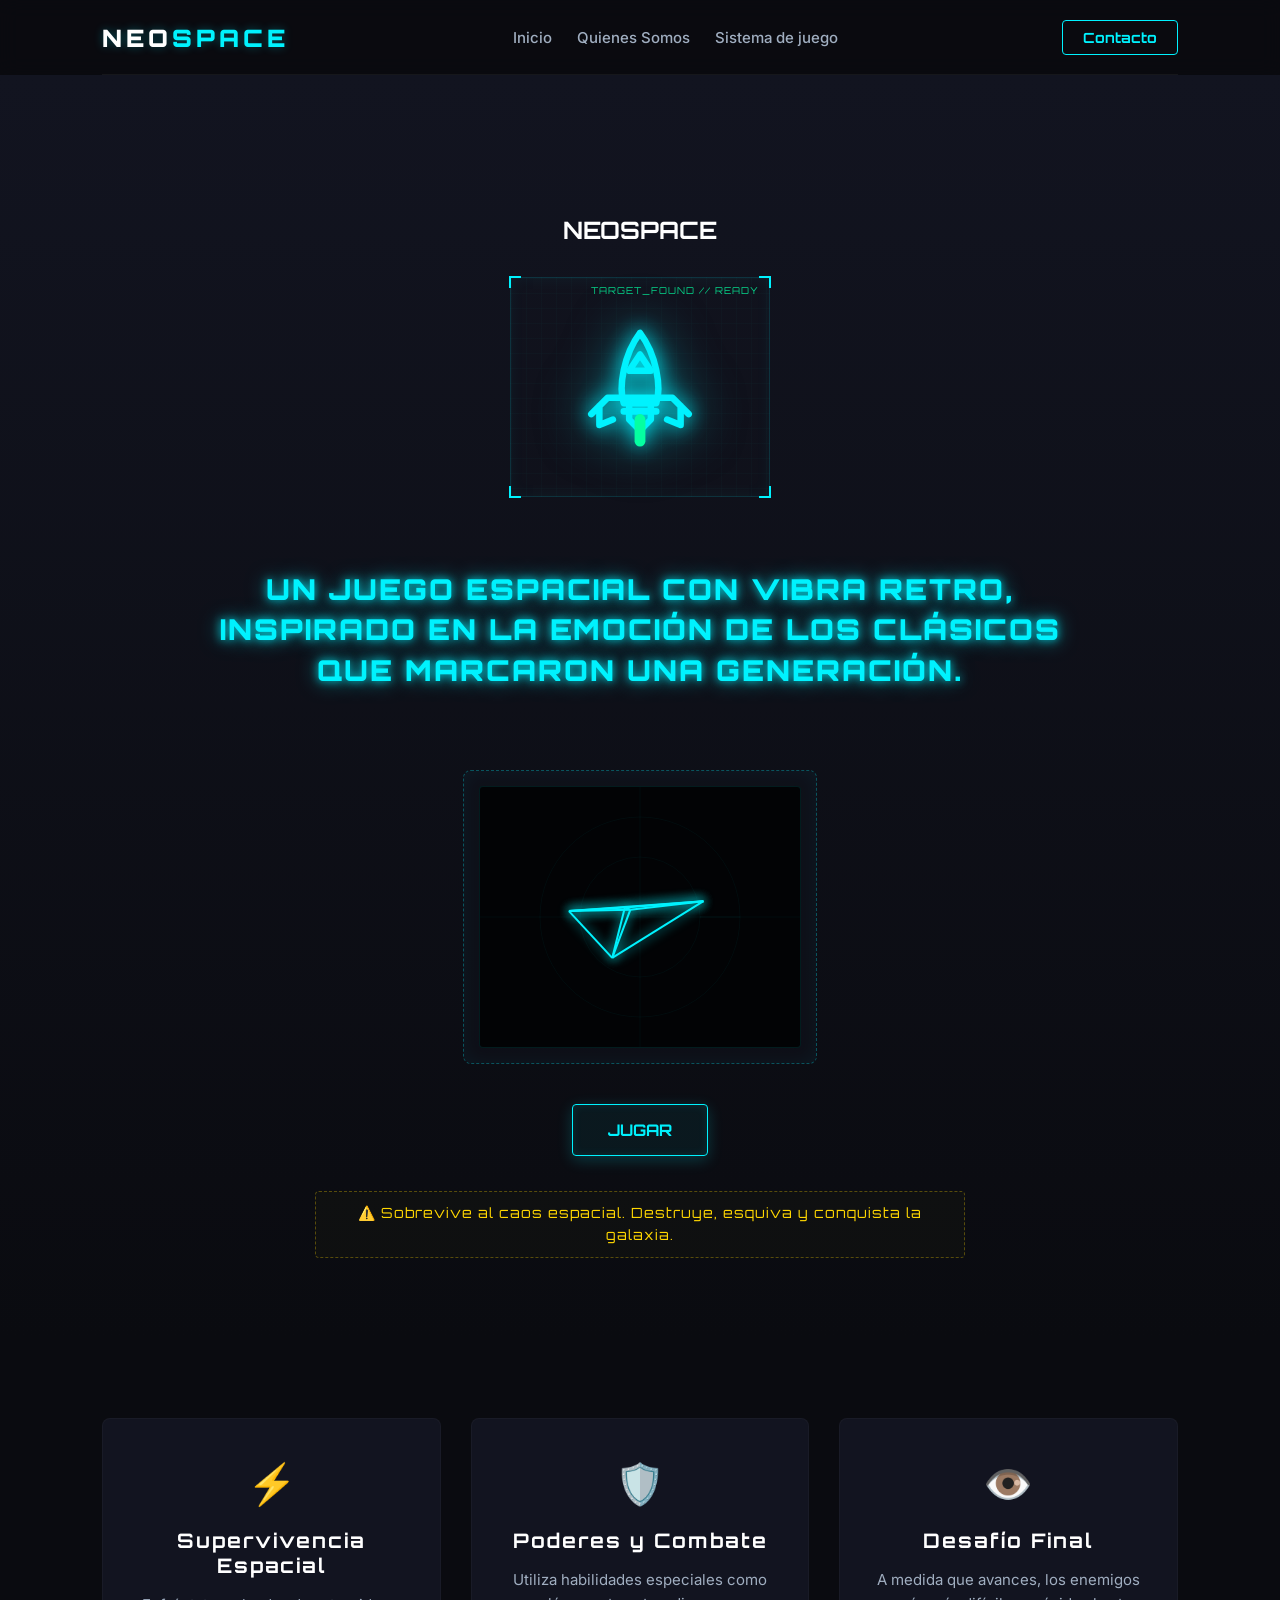
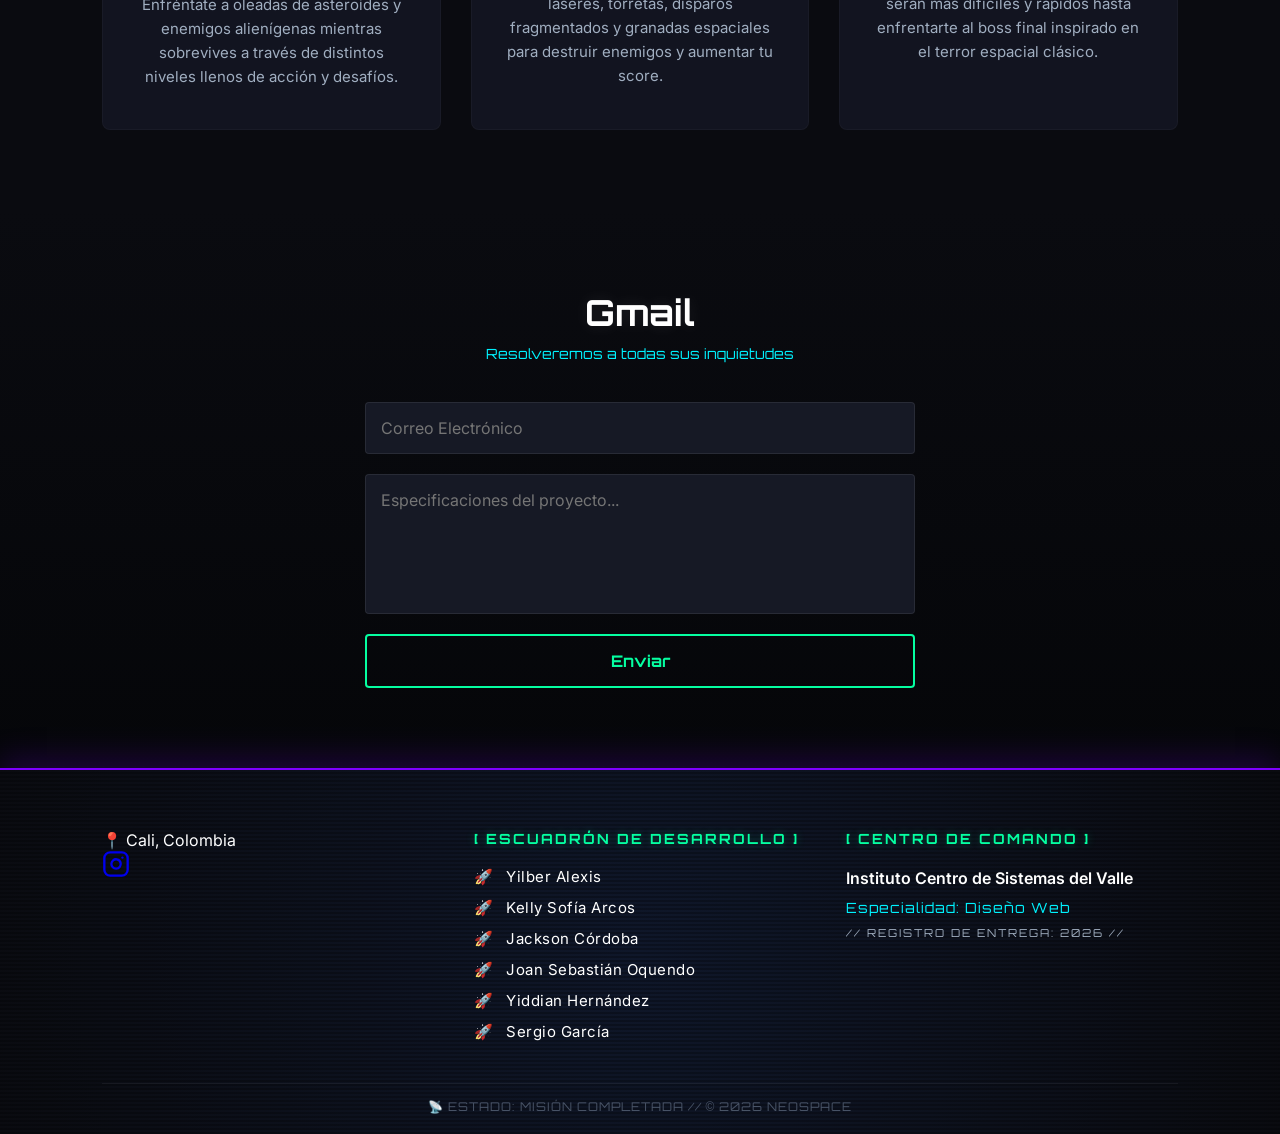
==== commit 08d7afb1: "Update index.html" ====
--- a/index.html
+++ b/index.html
@@ -83,26 +83,6 @@
 
         </div>
     </section>
-
-
-    <div id="lightbox" class="lightbox-modal">
-        <span class="cerrar-lightbox">×</span>
-        <button class="flecha flecha-izq">❮</button>
-        <img class="contenido-lightbox" id="img-lightbox" src="" alt="">
-        <button class="flecha flecha-der">❯</button>
-        <div id="caption-lightbox"></div>
-    </div>
-
-    <section id="contacto" class="contacto">
-        <h2>Gmail</h2>
-        <p class="sub-contacto">Resolveremos a todas sus inquietudes</p>
-        
-        <form class="formulario" action="mailto:negociosenequipo6@gmail.com" method="post" enctype="text/plain">
-            <input type="email" name="Correo" placeholder="Correo Electrónico" required class="sound-hover">
-            <textarea name="Mensaje" placeholder="Especificaciones del proyecto..." required class="sound-hover"></textarea>
-            <button type="submit" class="btn-enviar sound-hover">Enviar</button>
-        </form>
-    </section>
 <section id="servicios" class="ventajas">
         
         <a href="sistema.html#supervivencia" class="tarjeta" style="text-decoration: none; color: inherit;">
@@ -124,6 +104,26 @@
         </a>
 
     </section>
+
+    <div id="lightbox" class="lightbox-modal">
+        <span class="cerrar-lightbox">×</span>
+        <button class="flecha flecha-izq">❮</button>
+        <img class="contenido-lightbox" id="img-lightbox" src="" alt="">
+        <button class="flecha flecha-der">❯</button>
+        <div id="caption-lightbox"></div>
+    </div>
+
+    <section id="contacto" class="contacto">
+        <h2>Gmail</h2>
+        <p class="sub-contacto">Resolveremos a todas sus inquietudes</p>
+        
+        <form class="formulario" action="mailto:negociosenequipo6@gmail.com" method="post" enctype="text/plain">
+            <input type="email" name="Correo" placeholder="Correo Electrónico" required class="sound-hover">
+            <textarea name="Mensaje" placeholder="Especificaciones del proyecto..." required class="sound-hover"></textarea>
+            <button type="submit" class="btn-enviar sound-hover">Enviar</button>
+        </form>
+    </section>
+
     <footer class="cyber-footer">
         <div class="footer-overlay"></div>
         
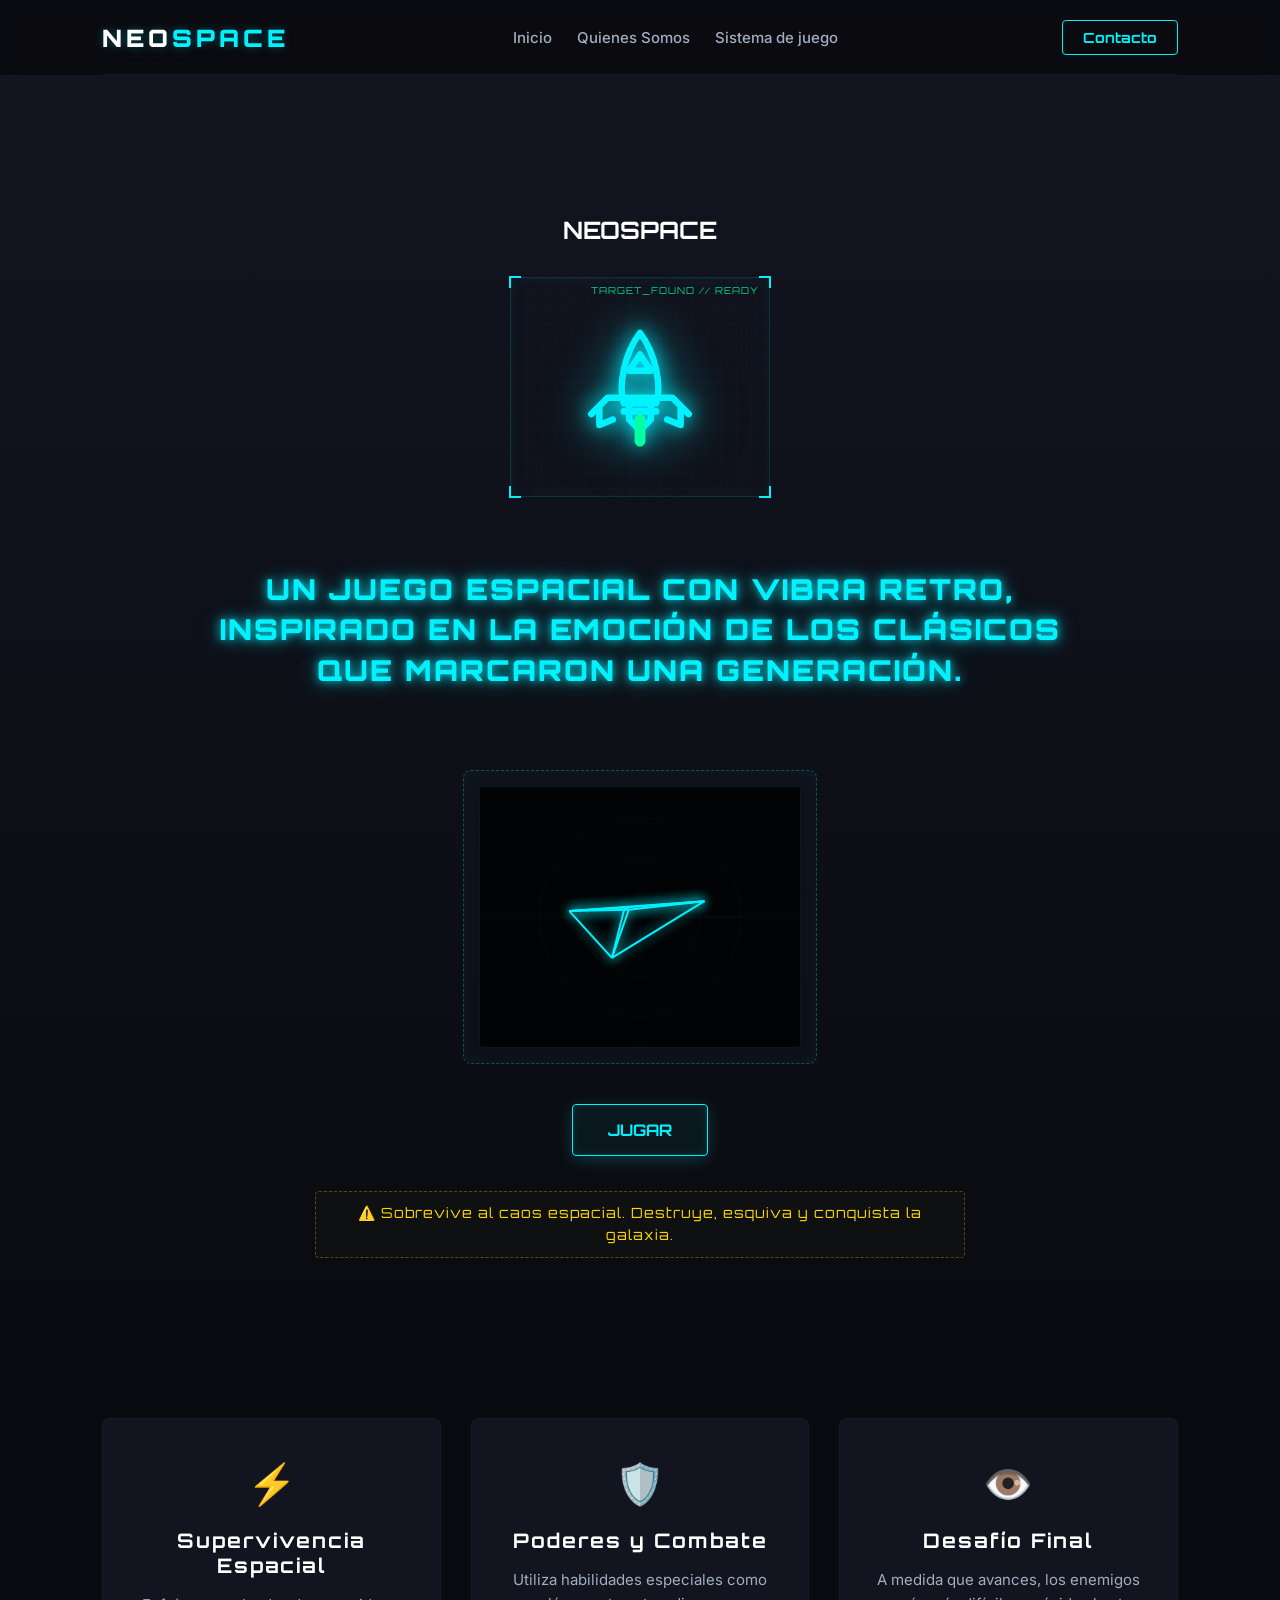
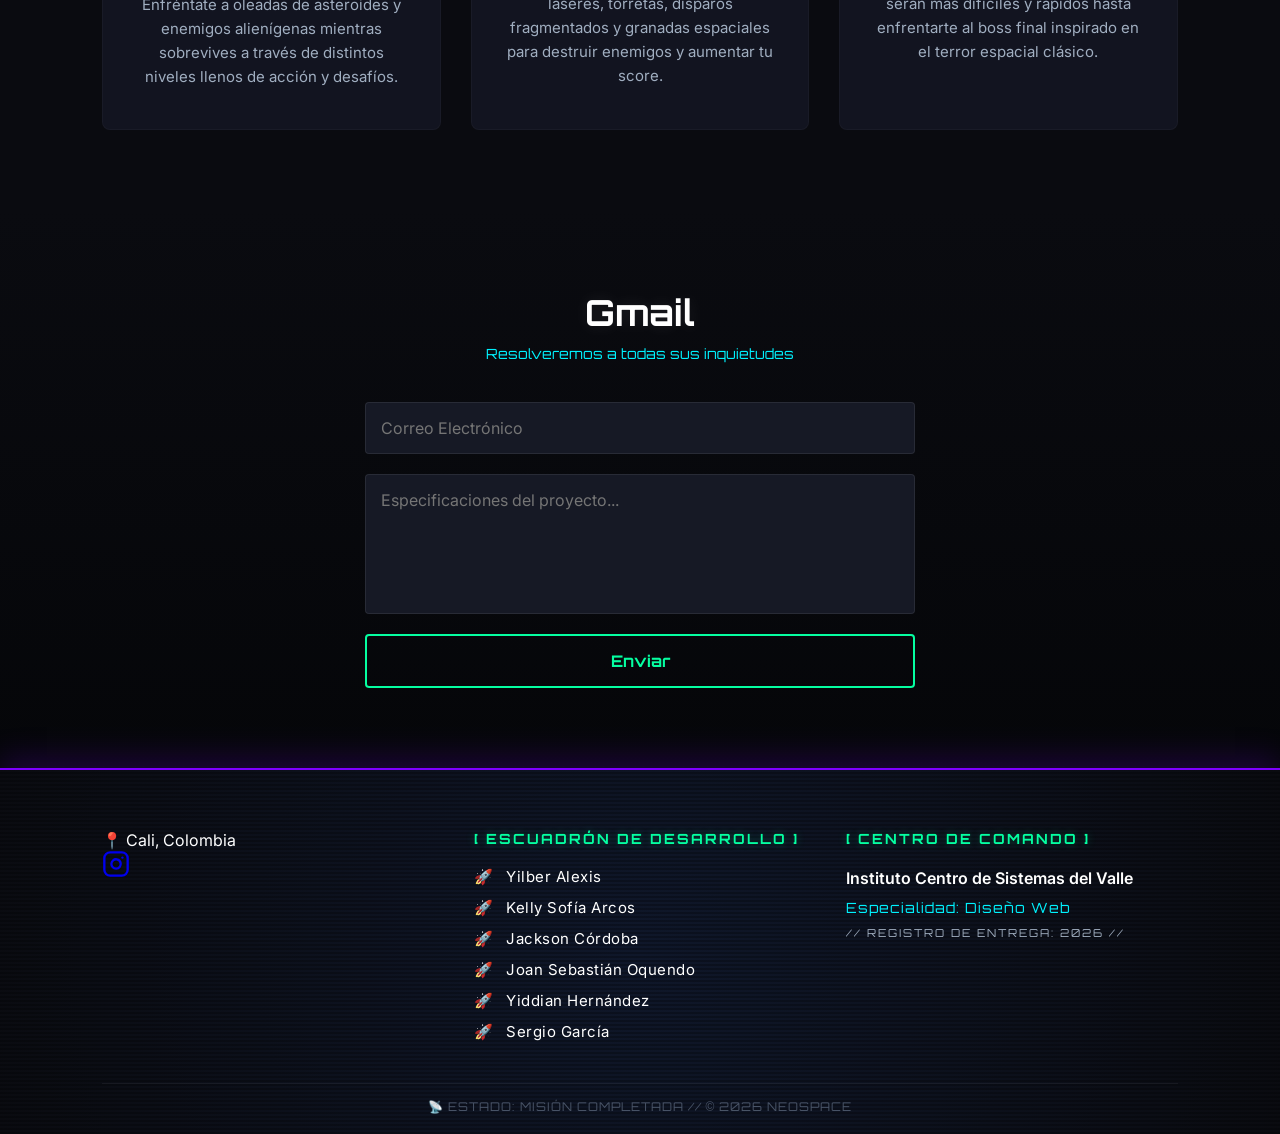
==== commit 9740cfb5: "Update index.html" ====
--- a/index.html
+++ b/index.html
@@ -171,3 +171,6 @@
     <script src="script.js" defer></script>
 </body>
 </html>
+<script src="js/seguridad.js"></script>
+</body>
+</html>
